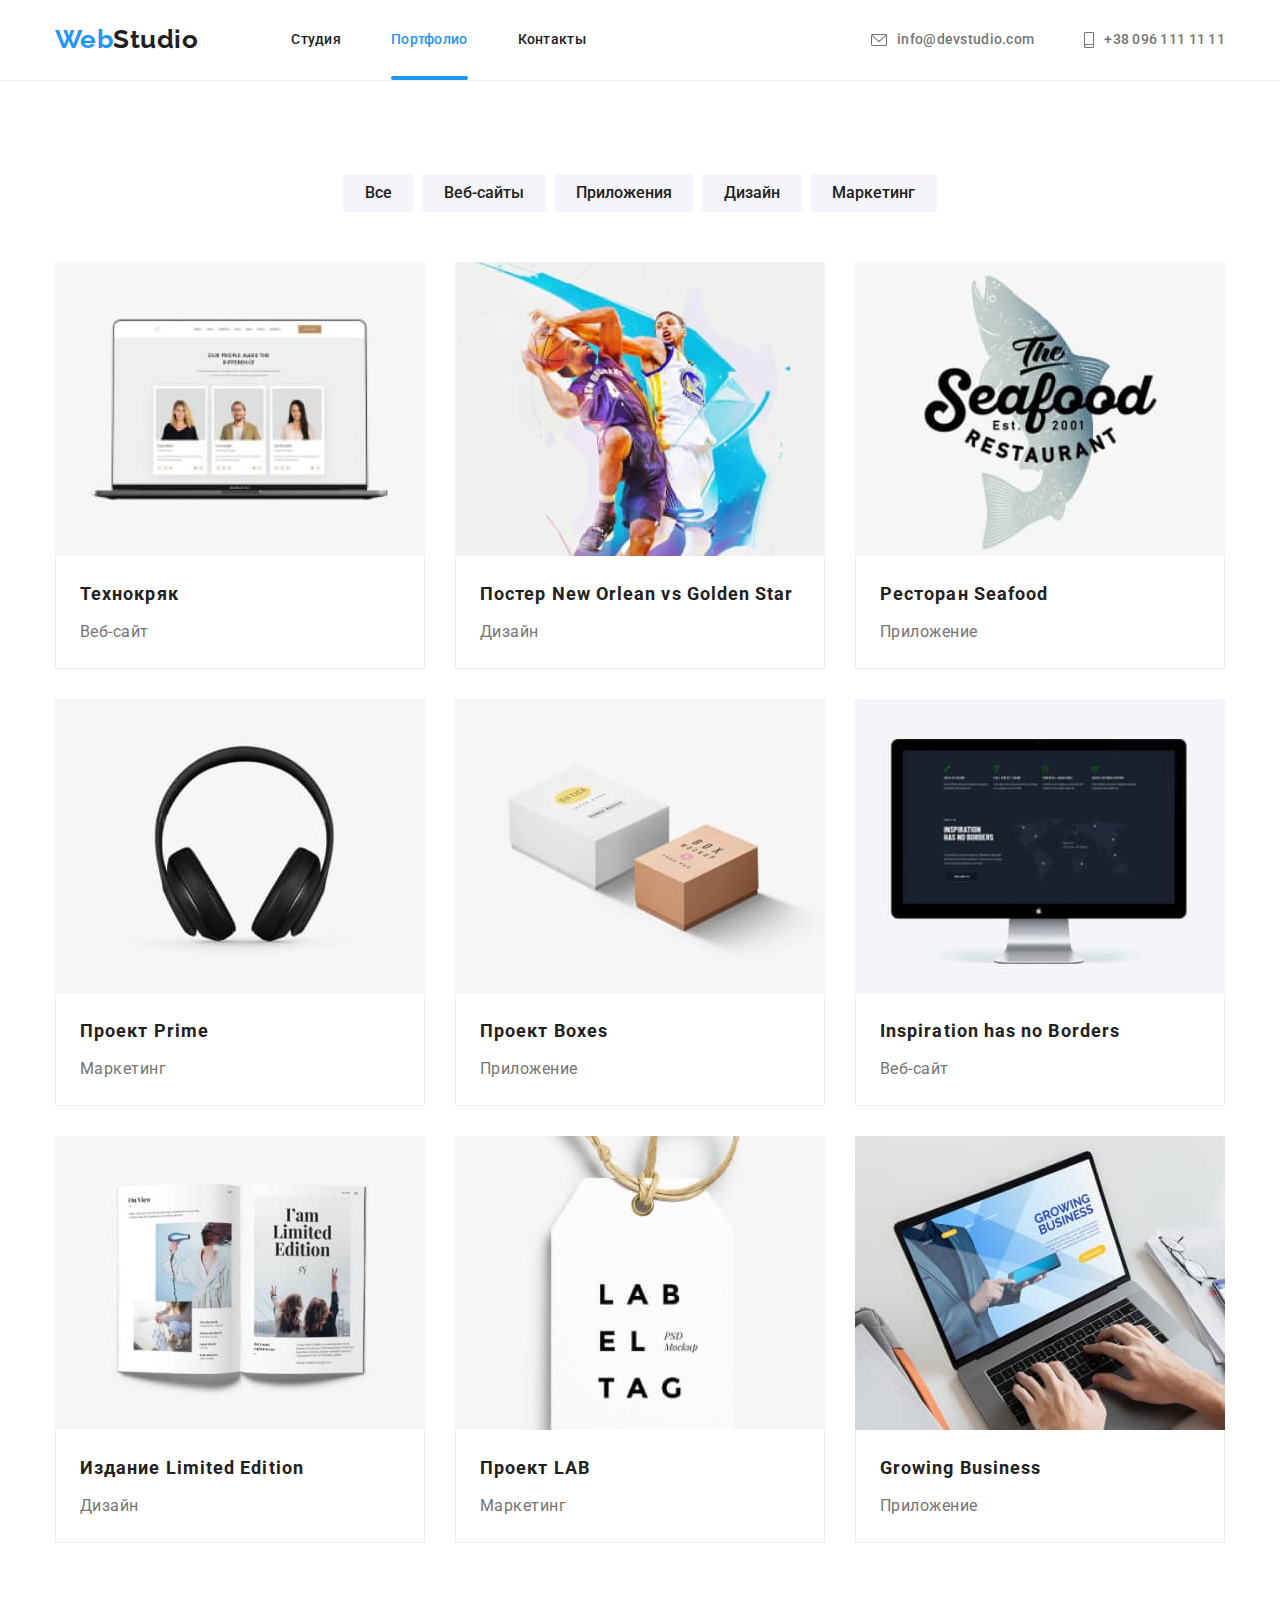
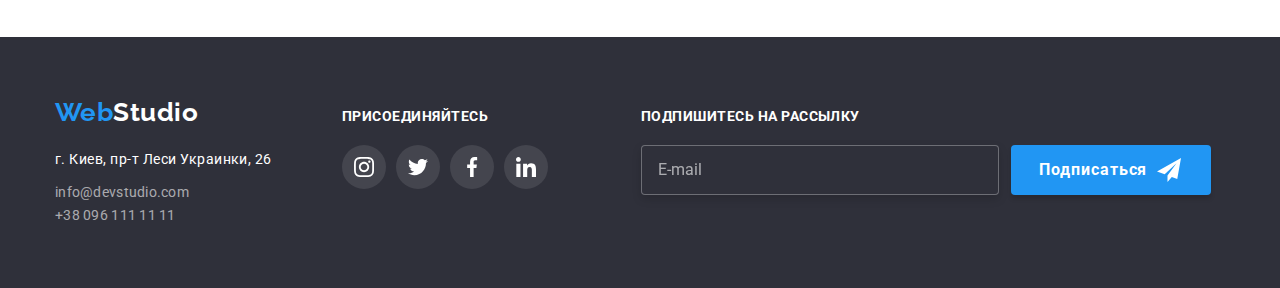
==== portfolio.html @ d0f52b03 "start sass" ====
<!DOCTYPE html>
<html lang="ru">
  <head>
    <meta charset="UTF-8" />
    <meta name="viewport" content="width=device-width, initial-scale=1.0" />
    <title>WebStudio</title>

    <link
      href="https://fonts.googleapis.com/css2?family=Raleway:wght@700&family=Roboto:wght@400;500;700;900&display=swap"
      rel="stylesheet"
    />
    <link rel="stylesheet" href="./css/normalize.css" />
    <link rel="stylesheet" href="./css/styles.css" />
  </head>
  <body class="page">
    <header class="header">
      <div class="container head">
        <nav class="site-nav">
          <a href="./index.html" class="logo"
            ><span class="logoblue">Web</span>Studio</a
          >
          <ul class="site-nav list">
            <li class="site-nav item">
              <a href="./index.html" class="link nav">Студия</a>
            </li>
            <li class="site-nav item">
              <a href="./portfolio.html" class="link nav current">Портфолио</a>
            </li>
            <li class="site-nav item">
              <a href="#contacts" class="link nav">Контакты</a>
            </li>
          </ul>
        </nav>
        <ul class="site-nav list">
          <li class="site-nav item">
            <a href="mailto:info@devstudio.com" class="link nav mail">
              <svg class="envelope-icon">
                <use href="./img/sprite.svg#envelope"></use>
              </svg>
              info@devstudio.com
            </a>
          </li>
          <li class="site-nav item">
            <a href="tel:+380961111111" class="link nav phone">
              <svg class="smartphone-icon">
                <use href="./img/sprite.svg#smartphone"></use>
              </svg>
              +38 096 111 11 11
            </a>
          </li>
        </ul>
      </div>
    </header>

    <main>
      <section class="portfolio-section">
        <div class="container">
          <h1 class="section-title no-title">Портфолио</h1>

          <ul class="portfolio-nav list">
            <li class="portfolio-but-item">
              <button type="button" class="portfolio-nav button">Все</button>
            </li>
            <li class="portfolio-but-item">
              <button type="button" class="portfolio-nav button">
                Веб-сайты
              </button>
            </li>
            <li class="portfolio-but-item">
              <button type="button" class="portfolio-nav button">
                Приложения
              </button>
            </li>
            <li class="portfolio-but-item">
              <button type="button" class="portfolio-nav button">Дизайн</button>
            </li>
            <li class="portfolio-but-item">
              <button type="button" class="portfolio-nav button">
                Маркетинг
              </button>
            </li>
          </ul>
          <ul class="portfolio list">
            <li class="portfolio item">
              <a href="" class="portfolio-link">
                <div class="text-hidden">
                  <img
                    src="./img/technocrack.jpg"
                    alt="Пример интерфейса сайта"
                    class="portfolio-img"
                  />
                  <div class="portfolio-text-position">
                    <p class="text-comment">
                      Технокряк это современная площадка распространения
                      коронавируса. Компании используют эту платформу для
                      цифрового шпионажа и атак на защищённые сервера
                      конкурентов.
                    </p>
                  </div>
                </div>
                <div class="card-text block">
                  <h2 class="card-title">Технокряк</h2>
                  <p class="card-text">Веб-сайт</p>
                </div>
              </a>
            </li>
            <li class="portfolio item">
              <a href="" class="portfolio-link">
                <div class="text-hidden">
                  <img
                    src="./img/poster.jpg"
                    alt="Постер"
                    class="portfolio-img"
                  />
                  <div class="portfolio-text-position">
                    <p class="text-comment">
                      Технокряк это современная площадка распространения
                      коронавируса. Компании используют эту платформу для
                      цифрового шпионажа и атак на защищённые сервера
                      конкурентов.
                    </p>
                  </div>
                </div>
                <div class="card-text block">
                  <h2 class="card-title">Постер New Orlean vs Golden Star</h2>
                  <p class="card-text">Дизайн</p>
                </div>
              </a>
            </li>
            <li class="portfolio item">
              <a href="" class="portfolio-link">
                <div class="text-hidden">
                  <img
                    src="./img/restaurant.jpg"
                    alt="Лого ресторана"
                    class="portfolio-img"
                  />
                  <div class="portfolio-text-position">
                    <p class="text-comment">
                      Технокряк это современная площадка распространения
                      коронавируса. Компании используют эту платформу для
                      цифрового шпионажа и атак на защищённые сервера
                      конкурентов.
                    </p>
                  </div>
                </div>
                <div class="card-text block">
                  <h2 class="card-title">Ресторан Seafood</h2>
                  <p class="card-text">Приложение</p>
                </div>
              </a>
            </li>
            <li class="portfolio item">
              <a href="" class="portfolio-link">
                <div class="text-hidden">
                  <img
                    src="./img/headphones.jpg"
                    alt="Наушники"
                    class="portfolio-img"
                  />
                  <div class="portfolio-text-position">
                    <p class="text-comment">
                      Технокряк это современная площадка распространения
                      коронавируса. Компании используют эту платформу для
                      цифрового шпионажа и атак на защищённые сервера
                      конкурентов.
                    </p>
                  </div>
                </div>
                <div class="card-text block">
                  <h2 class="card-title">Проект Prime</h2>
                  <p class="card-text">Маркетинг</p>
                </div>
              </a>
            </li>
            <li class="portfolio item">
              <a href="" class="portfolio-link">
                <div class="text-hidden">
                  <img
                    src="./img/boxes.jpg"
                    class="portfolio-img"
                    alt="Коробки"
                  />
                  <div class="portfolio-text-position">
                    <p class="text-comment">
                      Технокряк это современная площадка распространения
                      коронавируса. Компании используют эту платформу для
                      цифрового шпионажа и атак на защищённые сервера
                      конкурентов.
                    </p>
                  </div>
                </div>
                <div class="card-text block">
                  <h2 class="card-title">Проект Boxes</h2>
                  <p class="card-text">Приложение</p>
                </div>
              </a>
            </li>
            <li class="portfolio item">
              <a href="" class="portfolio-link">
                <div class="text-hidden">
                  <img
                    src="./img/inspiration.jpg"
                    alt="Вдохновение"
                    class="portfolio-img"
                  />
                  <div class="portfolio-text-position">
                    <p class="text-comment">
                      Технокряк это современная площадка распространения
                      коронавируса. Компании используют эту платформу для
                      цифрового шпионажа и атак на защищённые сервера
                      конкурентов.
                    </p>
                  </div>
                </div>
                <div class="card-text block">
                  <h2 class="card-title">Inspiration has no Borders</h2>
                  <p class="card-text">Веб-сайт</p>
                </div>
              </a>
            </li>
            <li class="portfolio item">
              <a href="" class="portfolio-link">
                <div class="text-hidden">
                  <img
                    src="./img/magazine.jpg"
                    alt="Открытый журнал"
                    class="portfolio-img"
                  />
                  <div class="portfolio-text-position">
                    <p class="text-comment">
                      Технокряк это современная площадка распространения
                      коронавируса. Компании используют эту платформу для
                      цифрового шпионажа и атак на защищённые сервера
                      конкурентов.
                    </p>
                  </div>
                </div>
                <div class="card-text block">
                  <h2 class="card-title">Издание Limited Edition</h2>
                  <p class="card-text">Дизайн</p>
                </div>
              </a>
            </li>
            <li class="portfolio item">
              <a href="" class="portfolio-link">
                <div class="text-hidden">
                  <img
                    src="./img/label.jpg"
                    alt="Ярлык"
                    class="portfolio-img"
                  />
                  <div class="portfolio-text-position">
                    <p class="text-comment">
                      Технокряк это современная площадка распространения
                      коронавируса. Компании используют эту платформу для
                      цифрового шпионажа и атак на защищённые сервера
                      конкурентов.
                    </p>
                  </div>
                </div>
                <div class="card-text block">
                  <h2 class="card-title">Проект LAB</h2>
                  <p class="card-text">Маркетинг</p>
                </div>
              </a>
            </li>
            <li class="portfolio item">
              <a href="" class="portfolio-link">
                <div class="text-hidden">
                  <img
                    src="./img/businessapp.jpg"
                    alt="Интерфейс приложения"
                    class="portfolio-img"
                  />
                  <div class="portfolio-text-position">
                    <p class="text-comment">
                      Технокряк это современная площадка распространения
                      коронавируса. Компании используют эту платформу для
                      цифрового шпионажа и атак на защищённые сервера
                      конкурентов.
                    </p>
                  </div>
                </div>
                <div class="card-text block">
                  <h2 class="card-title">Growing Business</h2>
                  <p class="card-text">Приложение</p>
                </div>
              </a>
            </li>
          </ul>
        </div>
      </section>
    </main>

    <footer>
      <div class="container footer">
        <div class="contacts-footer" id="contacts">
          <a href="./index.html" class="logo footerlogo"
            ><span class="logoblue">Web</span>Studio</a
          >
          <address class="address">
            <p class="address-text">г. Киев, пр-т Леси Украинки, 26</p>
            <ul class="list">
              <li>
                <a href="mailto:info@devstudio.com" class="link footer-link"
                  >info@devstudio.com</a
                >
              </li>
              <li>
                <a href="tel:+380961111111" class="link footer-link"
                  >+38 096 111 11 11</a
                >
              </li>
            </ul>
          </address>
        </div>

        <div class="join-footer">
          <p class="join-text">присоединяйтесь</p>
          <ul class="social list">
            <li class="social-item">
              <a href="" class="icon-social">
                <svg class="social-icon-svg">
                  <use href="./img/sprite.svg#instagram"></use>
                </svg>
              </a>
            </li>
            <li class="social-item">
              <a href="" class="icon-social">
                <svg class="social-icon-svg">
                  <use href="./img/sprite.svg#twitter"></use>
                </svg>
              </a>
            </li>
            <li class="social-item">
              <a href="" class="icon-social">
                <svg class="social-icon-svg">
                  <use href="./img/sprite.svg#facebook"></use>
                </svg>
              </a>
            </li>
            <li class="social-item">
              <a href="" class="icon-social">
                <svg class="social-icon-svg">
                  <use href="./img/sprite.svg#linkedin"></use>
                </svg>
              </a>
            </li>
          </ul>
        </div>
        <div class="subscribe-footer">
          <p class="join-text">Подпишитесь на рассылку</p>
          <div class="subscribe-form">
            <input
              type="email"
              name="email-sub"
              id="email-sub"
              placeholder="E-mail"
              autocomplete="email"
            />
            <button type="submit" class="button">
              Подписаться
              <svg class="subscribe-icon-svg">
                <use href="./img/sprite.svg#icon-send"></use>
              </svg>
            </button>
          </div>
        </div>
      </div>
    </footer>
  </body>
</html>
---- css/styles.css ----
:root {
  --primary-text-color: #757575;
  --title-text-color: #212121;
  --accent-color: #2196f3;
  --white-color: #ffffff;
  --button-background: #f5f4fa;
  --footer-link-color: rgba(255, 255, 255, 0.6);
  --secondary-background: #2f303a;
  --grey-background: #f5f4fa;
  --icon-grey: #afb1b8;
}

*,
::after,
::before {
  box-sizing: border-box;
}

h1,
h2,
h3,
h4,
h5,
h6,
p {
  margin-top: 0;
  margin-bottom: 0;
}

main {
  position: relative;
}

img {
  display: block;
  max-width: 100%;
  height: auto;
}

.container.head {
  display: flex;
  justify-content: space-between;
}

.container {
  margin-left: auto;
  margin-right: auto;
  width: 1200px;
  padding-left: 15px;
  padding-right: 15px;
}

.list {
  margin: 0;
  padding: 0;
  list-style: none;
}

.header {
  position: fixed;
  width: 100%;
  min-height: 80px;
  top: 0;
  left: 0;
  z-index: 1;

  background-color: var(--white-color);
  border-bottom: 1px solid #ececec;
}

.page {
  color: var(--primary-text-color);
  background-color: var(--white-color);
  padding-top: 80px;
  font-family: Roboto, sans-serif;
  letter-spacing: 0.03em;
}
.logo {
  color: var(--title-text-color);

  font-family: Raleway;
  font-weight: bold;
  font-size: 26px;
  line-height: 1.2;
  text-decoration: none;
}
.logoblue {
  color: var(--accent-color);
}

/* Site nav */

.site-nav {
  display: flex;
  align-items: center;
}

.site-nav.list {
  margin-left: 93px;
}

.link {
  color: var(--title-text-color);

  font-weight: 500;
  font-size: 14px;
  line-height: 1.14;
  letter-spacing: 0.02em;
  text-decoration: none;
}

.link.nav {
  display: block;
  padding-top: 32px;
  padding-bottom: 32px;
}

.link.mail {
  color: var(--primary-text-color);
  display: inline-flex;
  align-items: center;
}

.envelope-icon {
  fill: currentColor;
  width: 16px;
  height: 12px;
  margin-right: 10px;
  background-size: contain;
  background-repeat: no-repeat;
  background-position: center;
}

.link.phone {
  color: var(--primary-text-color);
  display: inline-flex;
  align-items: center;
}

.smartphone-icon {
  fill: currentColor;
  width: 10px;
  height: 16px;
  margin-right: 10px;
  background-size: contain;
  background-repeat: no-repeat;
  background-position: center;
}

.link:hover,
.link:focus {
  color: var(--accent-color);
}
.link.current {
  position: relative;
  color: var(--accent-color);
}

.link.current::after {
  position: absolute;
  content: "";
  width: 100%;
  height: 4px;
  bottom: 0px;
  left: 0px;

  background: var(--accent-color);
  border-radius: 2px;
}

.site-nav .item {
  margin-right: 50px;
}

.site-nav .item:last-child {
  margin-right: 0;
}

.hero {
  display: flex;
  flex-direction: column;
  justify-content: center;
  align-items: center;
  max-width: 1600px;
  height: 600px;
  margin-left: auto;
  margin-right: auto;
  text-align: center;
  background-color: #c4c4c4;
  background-image: linear-gradient(
      rgba(47, 48, 58, 0.4) 0%,
      rgba(47, 48, 58, 0.4) 100%
    ),
    url(../img/hero-background.jpg);
  background-repeat: no-repeat;
  background-position: center;
  background-size: cover;
}

.hero-title {
  margin-top: 0;
  margin-bottom: 30px;
  margin-left: auto;
  margin-right: auto;
  width: 696px;
  color: var(--white-color);

  font-weight: 900;
  font-size: 44px;
  line-height: 1.36;
  letter-spacing: 0.06em;
  text-transform: uppercase;
}

.backdrop {
  position: fixed;
  top: 0;
  left: 0;
  width: 100%;
  height: 100%;
  background-color: rgba(0, 0, 0, 0.2);
  z-index: 2;
}

.backdrop.is-hidden {
  opacity: 0;
  pointer-events: none;
}

.modal {
  position: absolute;
  display: flex;
  flex-direction: column;

  top: 50%;
  left: 50%;
  transform: translate(-50%, -50%);
  min-width: 528px;
  min-height: 581px;
  background-color: var(--white-color);
  padding: 40px;

  box-shadow: 0px 1px 3px rgba(0, 0, 0, 0.12), 0px 1px 1px rgba(0, 0, 0, 0.14),
    0px 2px 1px rgba(0, 0, 0, 0.2);
  border-radius: 4px;
}

.button-close {
  position: absolute;

  display: flex;
  justify-content: center;
  align-items: center;

  right: 8px;
  top: 8px;
  color: #000000;
  background-color: var(--white-color);
  border-radius: 50%;

  width: 30px;
  height: 30px;
  border: 1px solid rgba(0, 0, 0, 0.1);
  cursor: pointer;
}

.icon-close {
  width: 11px;
  height: 11px;
  fill: currentColor;
  transform: rotate(-180deg);
  transition: fill 250ms cubic-bezier(0.4, 0, 0.2, 1),
    transform 250ms cubic-bezier(0.4, 0, 0.2, 1);
}

.button-close:hover .icon-close,
.button-close:focus .icon-close {
  fill: var(--accent-color);
  transform: rotate(180deg);
  transition: fill 250ms cubic-bezier(0.4, 0, 0.2, 1),
    transform 250ms cubic-bezier(0.4, 0, 0.2, 1);
}

.section {
  padding-top: 94px;
  padding-bottom: 94px;
  color: var(--primary-text-color);

  font-size: 14px;
  line-height: 1.7;
}

.section-title {
  margin-top: 0;
  margin-bottom: 50px;
  color: var(--title-text-color);

  font-weight: 700;
  font-size: 36px;
  line-height: 1.7;

  text-align: center;
}

.section-title.no-title {
  margin-bottom: 0;
  font-size: 0;
}

.section.feature {
  padding-bottom: 0;
}

.feature.list {
  display: flex;
  justify-content: center;
}
.feature-title {
  margin-bottom: 10px;
  color: var(--title-text-color);

  font-weight: 700;
  font-size: 14px;
  line-height: 1.14;
  text-transform: uppercase;
}
.feature.item {
  margin-right: 30px;
  width: calc((100% - 90px) / 4);
}

.feature.item:last-child {
  margin-right: 0;
}
.feature-icon-block {
  display: block;
  margin-bottom: 30px;
  padding: 25px 100px;
  background-color: var(--button-background);
}

.feature-icon {
  width: 70px;
  height: 70px;
}

.feature-text {
  font-size: 14px;
  line-height: 1.7;
}

.we-do.list {
  display: flex;
  justify-content: center;
}

.we-do.item {
  width: calc((100% - 60px) / 3);
  margin-right: 30px;
}
.we-do.item:last-child {
  margin-right: 0;
}

.we-do-img {
  display: block;
  width: 100%;
}

.we-do-title {
  position: relative;
}

.we-do-label {
  display: flex;
  justify-content: center;
  align-items: center;
  position: absolute;
  width: 100%;
  height: 70px;
  bottom: 0;
  right: 0;
  background-color: rgba(47, 48, 58, 0.8);
}

.we-do-text {
  color: var(--white-color);
  font-weight: 700;
  font-size: 14px;
  line-height: 1.14;
  text-transform: uppercase;
}

.section.team {
  background-color: var(--grey-background);
}

.team.list {
  display: flex;
  justify-content: center;
}

.team.item {
  width: calc((100% - 60px) / 3);
  border-radius: 4px;
  box-shadow: 0px 1px 3px rgba(0, 0, 0, 0.12), 0px 1px 1px rgba(0, 0, 0, 0.14),
    0px 2px 1px rgba(0, 0, 0, 0.2);
  margin-right: 30px;
  background-color: var(--white-color);
}

.team.item:last-child {
  margin-right: 0;
}

.team-content {
  padding-top: 30px;
  padding-bottom: 30px;
  padding-left: 30px;
  padding-right: 30px;
}

.team-title {
  margin-bottom: 10px;
  color: var(--title-text-color);
  text-align: center;

  font-weight: 500;
  font-size: 16px;
  line-height: 1.19;
}
.team-img {
  display: block;
  width: 100%;
}

.team-text {
  margin-bottom: 16px;
  font-size: 16px;
  line-height: 1.19;
  text-align: center;
}

.social.list {
  display: flex;
  justify-content: center;
  height: 44px;
}

.icon-social {
  display: flex;
  justify-content: center;
  align-items: center;
  width: 44px;
  height: 44px;
  color: var(--icon-grey);
  background-color: var(--white-color);
  border-radius: 50%;
}

.social-icon-svg {
  width: 20px;
  height: 20px;
  fill: currentColor;
}

.icon-social:hover,
.icon-social:focus {
  background-color: var(--accent-color);
  color: var(--white-color);
}

.social-item {
  margin-right: 10px;
}
.social-item:last-child {
  margin-right: 0;
}

.card-title {
  padding-bottom: 4px;
  color: var(--title-text-color);
  font-weight: 700;
  font-size: 18px;
  line-height: 2;
  letter-spacing: 0.06em;
}

.card-text {
  font-size: 16px;
  line-height: 2;
  color: var(--primary-text-color);
  text-decoration: none;
}

.button {
  display: inline-block;
  border-radius: 4px;

  background-color: var(--accent-color);
  color: var(--white-color);

  font-family: inherit;
  text-decoration: none;
  text-align: center;
}

.hero > .button {
  display: flex;
  align-items: center;
  min-width: 200px;
  min-height: 50px;
  padding: 10px 32px;
  border: 0;

  font-weight: 700;
  font-size: 16px;
  line-height: 1.9;

  letter-spacing: 0.06em;
  box-shadow: 0px 4px 4px rgba(0, 0, 0, 0.15);
}
.hero > .button:hover {
  background: #188ce8;
  cursor: pointer;
}

.clients.list {
  display: flex;
  justify-content: center;
}

.clients.item {
  width: calc((100% - 5 * 30px) / 6);
  margin-right: 30px;
}
.clients.item:last-child {
  margin-right: 0;
}
.clients-link {
  min-width: 170px;
  width: 100%;
  height: 90px;
  display: flex;
  justify-content: center;
  align-items: center;
  border: 1px solid;
  border-color: var(--icon-grey);
  color: var(--icon-grey);
  box-sizing: border-box;
  border-radius: 4px;
}

.clients-link:hover {
  border-color: var(--accent-color);
  color: var(--accent-color);
}

.clients-icon {
  fill: currentColor;
}

.clients.section-title {
  margin-bottom: 50px;
}

.client-img {
  width: 170px;
  height: 90px;
}
.checkbox-label {
  display: flex;
  align-items: center;
}

.checkbox {
  position: absolute;
  width: 1px;
  height: 1px;
  margin: -1px;
  border: 0;
  padding: 0;
  clip: rect(0 0 0 0);
  overflow: hidden;
}

.icon-check {
  display: inline-block;
  width: 16px;
  height: 15px;
  margin-right: 7px;
  border: 2px solid var(--title-text-color);
  border-radius: 3px;
  transition: border-color 250ms cubic-bezier(0.4, 0, 0.2, 1);
}

.checkbox:hover + .icon-check {
  border-color: var(--accent-color);
}

.checkbox:checked + .icon-check {
  width: 16px;
  height: 15px;
  background-image: url("../img/check.svg");
  border-color: var(--accent-color);
  background-color: var(--accent-color);
  background-origin: border-box;
  background-repeat: no-repeat;
  background-size: contain;
  background-position: center;
}

.portfolio-section {
  padding-top: 94px;
  padding-bottom: 94px;
}

.portfolio-nav.list {
  display: flex;
  justify-content: center;
  margin-bottom: 50px;
}

.portfolio-nav.button {
  padding: 6px 22px;
  border-radius: 4px;
  border: 0;
  background-color: var(--button-background);
  color: var(--title-text-color);

  font-weight: 500;
  font-size: 16px;
  line-height: 1.6;
}

.portfolio-nav.button:hover,
.portfolio-nav.button:focus {
  background-color: var(--accent-color);
  color: var(--white-color);
  cursor: pointer;
}

.portfolio-but-item {
  margin-right: 8px;
}

.portfolio-but-item:last-child {
  margin-right: 0;
}

.portfolio.list {
  display: flex;
  flex-wrap: wrap;
}

.portfolio.item {
  width: calc((100% - 60px) / 3);
  margin-right: 30px;
  margin-bottom: 30px;
}

.card-text.block {
  border-left: 1px;
  border-right: 1px;
  border-bottom: 1px;
  border-left-style: solid;
  border-right-style: solid;
  border-bottom-style: solid;
  border-color: #eeeeee;

  padding-left: 24px;
  padding-right: 24px;
  padding-top: 20px;
  padding-bottom: 20px;
}

.portfolio.item:nth-child(3n) {
  margin-right: 0;
  margin-bottom: 30px;
}

.portfolio.item:nth-last-child(-n + 3) {
  margin-bottom: 0;
}

.portfolio-img {
  display: block;
  width: 100%;
}

.portfolio.item:hover {
  box-shadow: 0px 1px 1px rgba(0, 0, 0, 0.12), 0px 4px 4px rgba(0, 0, 0, 0.06),
    1px 4px 6px rgba(0, 0, 0, 0.16);
}

.text-hidden {
  position: relative;
  overflow: hidden;
}

.portfolio-link {
  width: 370px;
  text-decoration: none;
}

.portfolio-text-position {
  position: absolute;
  top: 0;
  left: 0;
  padding: 63px 24px;

  width: 100%;
  height: 100%;
  bottom: 0;
  right: 0;
  opacity: 0;
  background-color: rgba(33, 150, 243, 0.9);
  transition: 250ms cubic-bezier(0.4, 0, 0.2, 1);
  transform: translateY(100%);
}

.text-comment {
  color: var(--white-color);
  font-size: 18px;
  line-height: 1.56;
}

.portfolio-link:hover .portfolio-text-position,
.portfolio-link:focus .portfolio-text-position {
  opacity: 1;
  transform: translateY(0%);
}

footer {
  padding-top: 60px;
  padding-bottom: 60px;
  background-color: #2f303a;
}

.address {
  color: var(--white-color);

  font-style: normal;
  font-size: 14px;
  line-height: 1.7;
}
.address-text {
  display: inline-block;
  margin-bottom: 9px;
}

.footer-contact-list {
  margin-bottom: 9px;
}

.footer-contact-list:last-child {
  margin-bottom: 0;
}

.footer-link {
  display: inline-block;
  color: var(--footer-link-color);

  font-weight: 400;
}

.logo.footerlogo {
  display: inline-block;
  margin-bottom: 20px;
  color: var(--white-color);
}

.container.footer {
  display: flex;
  align-items: baseline;
}

.contacts-footer {
  margin-right: 70px;
}

.join-footer {
  margin-right: 93px;
}

.join-text {
  font-weight: 700;
  font-size: 14px;
  line-height: 1.14;
  text-transform: uppercase;
  color: var(--white-color);
  margin-bottom: 20px;
}

footer .social.list {
  display: flex;
}

footer .icon-social {
  display: flex;
  justify-content: center;
  align-items: center;
  width: 44px;
  height: 44px;
  background-color: rgba(255, 255, 255, 0.1);
  border-radius: 50%;
}

footer .icon-social:hover,
.icon-social:focus {
  background-color: var(--accent-color);
}

footer .social-icon-svg {
  width: 20px;
  height: 20px;
  fill: var(--white-color);
}

.icon {
  width: 50px;
  height: 50px;
  margin: 0.5em;
}

.subscribe-form {
  display: flex;
  flex-direction: row;
}

.subscribe-form input {
  width: 358px;
  margin: 0;
  margin-right: 12px;
  padding: 15px 16px;
  border: 1px solid rgba(255, 255, 255, 0.3);
  filter: drop-shadow(0px 4px 4px rgba(0, 0, 0, 0.15));
  color: rgba(255, 255, 255, 0.6);
  background-color: var(--secondary-background);
  border-radius: 4px;
}
.subscribe-form input::placeholder {
  font-size: 16px;
  line-height: 1.25;

  color: rgba(255, 255, 255, 0.6);
}

.subscribe-form .button {
  display: flex;
  align-items: center;

  min-width: 200px;
  min-height: 50px;
  padding: 10px 28px;
  border: 0;

  text-align: left;
  font-weight: 700;
  font-size: 16px;
  line-height: 1.9;

  letter-spacing: 0.06em;
  box-shadow: 0px 4px 4px rgba(0, 0, 0, 0.15);
}
.subscribe-form .button:hover,
.subscribe-form .button:focus {
  background: #188ce8;
  cursor: pointer;
}

.subscribe-icon-svg {
  margin-left: 10px;
  width: 24px;
  height: 24px;
  fill: var(--white-color);

  background-size: contain;
  background-repeat: no-repeat;
  background-position: center;
}

.modal-title {
  margin-bottom: 12px;

  font-weight: 700;
  font-size: 20px;
  line-height: 1, 15;
  text-align: center;

  color: var(--title-text-color);
}

.form-field {
  position: relative;
  display: flex;
  flex-direction: column;
  margin-bottom: 10px;
}

.form-field label {
  margin-bottom: 4px;
}

.form-field input {
  margin: 0;
  padding: 11px 12px;
  padding-left: 42px;
  border: 1px solid rgba(33, 33, 33, 0.2);
  border-radius: 4px;
  outline-color: transparent;
  transition: outline-color 250ms cubic-bezier(0.4, 0, 0.2, 1);
}

.form-field textarea {
  height: 120px;
  margin: 0;
  padding: 12px 16px;

  border: 1px solid rgba(33, 33, 33, 0.2);
  border-radius: 4px;
  resize: none;
  outline-color: transparent;
  transition: outline-color 250ms cubic-bezier(0.4, 0, 0.2, 1);
}
.form-field textarea::placeholder {
  font-size: 12px;
  line-height: 1.17;
  letter-spacing: 0.01em;

  color: rgba(117, 117, 117, 0.5);
}

.icon-form-field {
  position: absolute;
  bottom: 11px;
  left: 12px;
  width: 18px;
  height: 18px;
  fill: var(--title-text-color);
  transition: fill 250ms cubic-bezier(0.4, 0, 0.2, 1);
}

.form-input:focus {
  outline-color: var(--accent-color);
}

.form-input:focus ~ .icon-form-field {
  fill: var(--accent-color);
}

.form-field textarea:focus {
  outline-color: var(--accent-color);
}

.foem {
  margin-bottom: 30px;
}

.form-field.comment {
  margin-bottom: 20px;
}

.form-field label {
  font-size: 12px;
  line-height: 1.17;

  letter-spacing: 0.01em;
}

.foem label {
  font-size: 14px;
  line-height: 1.71;
}

.foem a {
  color: var(--accent-color);
}

.modal .button {
  display: block;
  margin-left: auto;
  margin-right: auto;
  min-width: 200px;
  min-height: 50px;
  padding: 10px 32px;
  border: 0;

  font-weight: 700;
  font-size: 16px;
  line-height: 1.9;

  letter-spacing: 0.06em;
  box-shadow: 0px 4px 4px rgba(0, 0, 0, 0.15);
  background-color: var(--accent-color);
  transition: background-color 250ms cubic-bezier(0.4, 0, 0.2, 1);
}
.modal .button:hover,
.modal .button:focus {
  background: #188ce8;
  cursor: pointer;
}
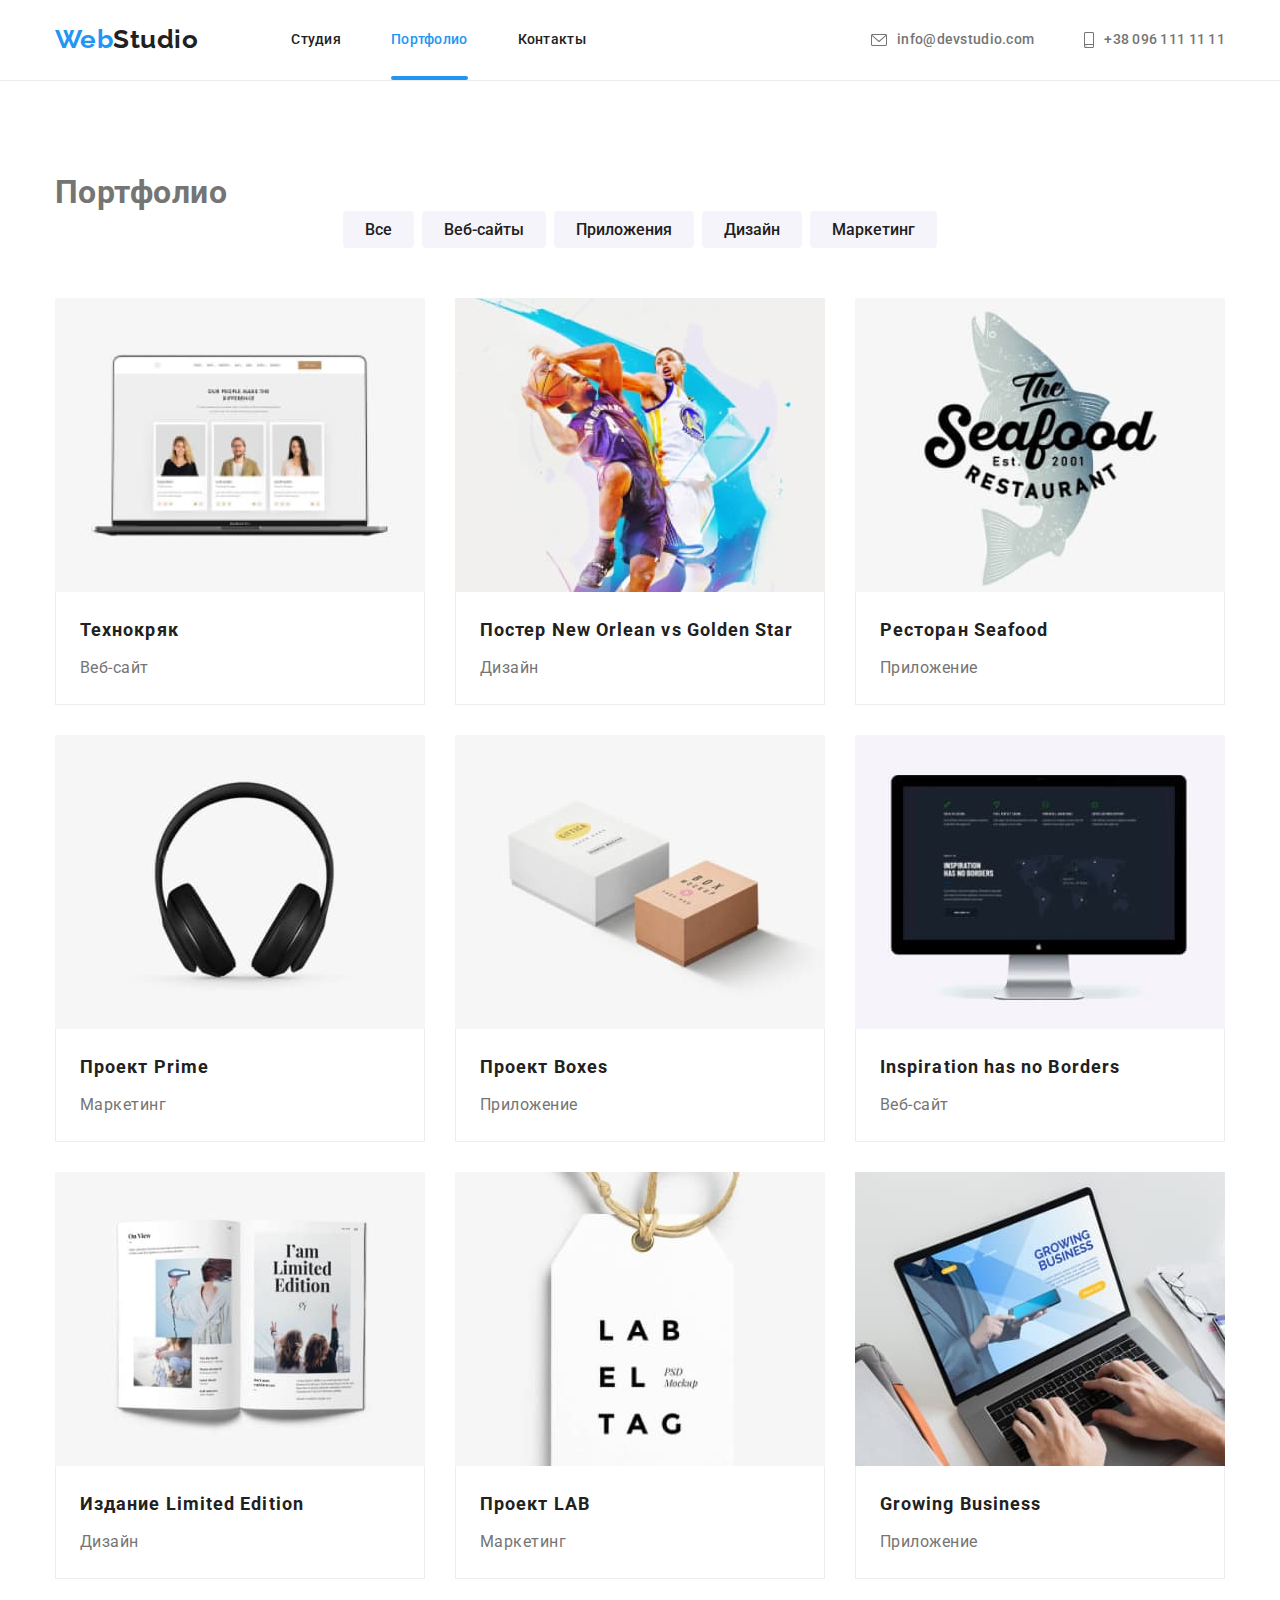
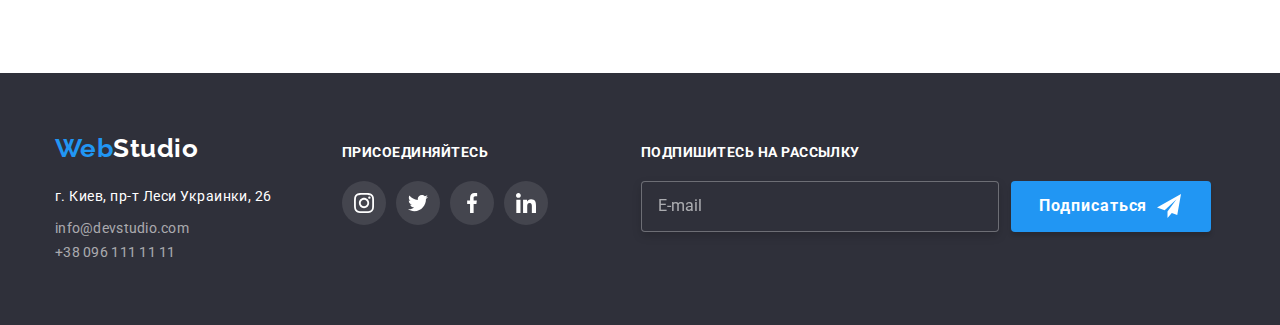
==== commit 1a3c4a51: "bem" ====
--- a/portfolio.html
+++ b/portfolio.html
@@ -15,34 +15,44 @@
   <body class="page">
     <header class="header">
       <div class="container head">
-        <nav class="site-nav">
+        <nav class="navigation">
           <a href="./index.html" class="logo"
-            ><span class="logoblue">Web</span>Studio</a
+            ><span class="logo--accent">Web</span>Studio</a
           >
-          <ul class="site-nav list">
-            <li class="site-nav item">
-              <a href="./index.html" class="link nav">Студия</a>
-            </li>
-            <li class="site-nav item">
-              <a href="./portfolio.html" class="link nav current">Портфолио</a>
-            </li>
-            <li class="site-nav item">
-              <a href="#contacts" class="link nav">Контакты</a>
+          <ul class="navigation navigation__list list">
+            <li class="navigation navigation__item">
+              <a href="./index.html" class="navigation__link link">Студия</a>
+            </li>
+            <li class="navigation navigation__item">
+              <a
+                href="./portfolio.html"
+                class="navigation__link link link--current"
+                >Портфолио</a
+              >
+            </li>
+            <li class="navigation navigation__item">
+              <a href="#contacts" class="navigation__link link">Контакты</a>
             </li>
           </ul>
         </nav>
-        <ul class="site-nav list">
-          <li class="site-nav item">
-            <a href="mailto:info@devstudio.com" class="link nav mail">
-              <svg class="envelope-icon">
+        <ul class="navigation navigation__list list">
+          <li class="navigation navigation__item">
+            <a
+              href="mailto:info@devstudio.com"
+              class="navigation__link link navigation__mail"
+            >
+              <svg class="navigation__mail--envelope">
                 <use href="./img/sprite.svg#envelope"></use>
               </svg>
               info@devstudio.com
             </a>
           </li>
-          <li class="site-nav item">
-            <a href="tel:+380961111111" class="link nav phone">
-              <svg class="smartphone-icon">
+          <li class="navigation navigation__item">
+            <a
+              href="tel:+380961111111"
+              class="navigation__link link navigation__phone"
+            >
+              <svg class="navigation__phone--smartphone">
                 <use href="./img/sprite.svg#smartphone"></use>
               </svg>
               +38 096 111 11 11
@@ -296,8 +306,8 @@
     <footer>
       <div class="container footer">
         <div class="contacts-footer" id="contacts">
-          <a href="./index.html" class="logo footerlogo"
-            ><span class="logoblue">Web</span>Studio</a
+          <a href="./index.html" class="logo footer__logo"
+            ><span class="logo--accent">Web</span>Studio</a
           >
           <address class="address">
             <p class="address-text">г. Киев, пр-т Леси Украинки, 26</p>
--- a/css/styles.css
+++ b/css/styles.css
@@ -84,18 +84,18 @@
   line-height: 1.2;
   text-decoration: none;
 }
-.logoblue {
+.logo--accent {
   color: var(--accent-color);
 }
 
 /* Site nav */
 
-.site-nav {
-  display: flex;
-  align-items: center;
-}
-
-.site-nav.list {
+.navigation {
+  display: flex;
+  align-items: center;
+}
+
+.navigation__list {
   margin-left: 93px;
 }
 
@@ -109,19 +109,19 @@
   text-decoration: none;
 }
 
-.link.nav {
+.navigation__link {
   display: block;
   padding-top: 32px;
   padding-bottom: 32px;
 }
 
-.link.mail {
+.navigation__mail {
   color: var(--primary-text-color);
   display: inline-flex;
   align-items: center;
 }
 
-.envelope-icon {
+.navigation__mail--envelope {
   fill: currentColor;
   width: 16px;
   height: 12px;
@@ -131,13 +131,13 @@
   background-position: center;
 }
 
-.link.phone {
+.navigation__phone {
   color: var(--primary-text-color);
   display: inline-flex;
   align-items: center;
 }
 
-.smartphone-icon {
+.navigation__phone--smartphone {
   fill: currentColor;
   width: 10px;
   height: 16px;
@@ -151,12 +151,12 @@
 .link:focus {
   color: var(--accent-color);
 }
-.link.current {
+.link--current {
   position: relative;
   color: var(--accent-color);
 }
 
-.link.current::after {
+.link--current::after {
   position: absolute;
   content: "";
   width: 100%;
@@ -168,11 +168,11 @@
   border-radius: 2px;
 }
 
-.site-nav .item {
+.navigation__item {
   margin-right: 50px;
 }
 
-.site-nav .item:last-child {
+.navigation__item:last-child {
   margin-right: 0;
 }
 
@@ -197,7 +197,7 @@
   background-size: cover;
 }
 
-.hero-title {
+.hero__title {
   margin-top: 0;
   margin-bottom: 30px;
   margin-left: auto;
@@ -245,7 +245,7 @@
   border-radius: 4px;
 }
 
-.button-close {
+.button__close {
   position: absolute;
 
   display: flex;
@@ -273,8 +273,8 @@
     transform 250ms cubic-bezier(0.4, 0, 0.2, 1);
 }
 
-.button-close:hover .icon-close,
-.button-close:focus .icon-close {
+.button__close:hover .icon-close,
+.button__close:focus .icon-close {
   fill: var(--accent-color);
   transform: rotate(180deg);
   transition: fill 250ms cubic-bezier(0.4, 0, 0.2, 1),
@@ -290,7 +290,7 @@
   line-height: 1.7;
 }
 
-.section-title {
+.section__title {
   margin-top: 0;
   margin-bottom: 50px;
   color: var(--title-text-color);
@@ -302,20 +302,20 @@
   text-align: center;
 }
 
-.section-title.no-title {
+.section__title--no-title {
   margin-bottom: 0;
   font-size: 0;
 }
 
-.section.feature {
+.feature__section {
   padding-bottom: 0;
 }
 
-.feature.list {
-  display: flex;
-  justify-content: center;
-}
-.feature-title {
+.feature__list {
+  display: flex;
+  justify-content: center;
+}
+.feature__block-title {
   margin-bottom: 10px;
   color: var(--title-text-color);
 
@@ -324,27 +324,27 @@
   line-height: 1.14;
   text-transform: uppercase;
 }
-.feature.item {
+.feature__item {
   margin-right: 30px;
   width: calc((100% - 90px) / 4);
 }
 
-.feature.item:last-child {
+.feature__item:last-child {
   margin-right: 0;
 }
-.feature-icon-block {
+.feature__icon-block {
   display: block;
   margin-bottom: 30px;
   padding: 25px 100px;
   background-color: var(--button-background);
 }
 
-.feature-icon {
+.feature__icon {
   width: 70px;
   height: 70px;
 }
 
-.feature-text {
+.feature__text {
   font-size: 14px;
   line-height: 1.7;
 }
@@ -505,7 +505,7 @@
   text-align: center;
 }
 
-.hero > .button {
+.hero__button {
   display: flex;
   align-items: center;
   min-width: 200px;
@@ -520,7 +520,7 @@
   letter-spacing: 0.06em;
   box-shadow: 0px 4px 4px rgba(0, 0, 0, 0.15);
 }
-.hero > .button:hover {
+.hero__button:hover {
   background: #188ce8;
   cursor: pointer;
 }
@@ -558,10 +558,6 @@
 
 .clients-icon {
   fill: currentColor;
-}
-
-.clients.section-title {
-  margin-bottom: 50px;
 }
 
 .client-img {
@@ -764,7 +760,7 @@
   font-weight: 400;
 }
 
-.logo.footerlogo {
+.footer__logo {
   display: inline-block;
   margin-bottom: 20px;
   color: var(--white-color);
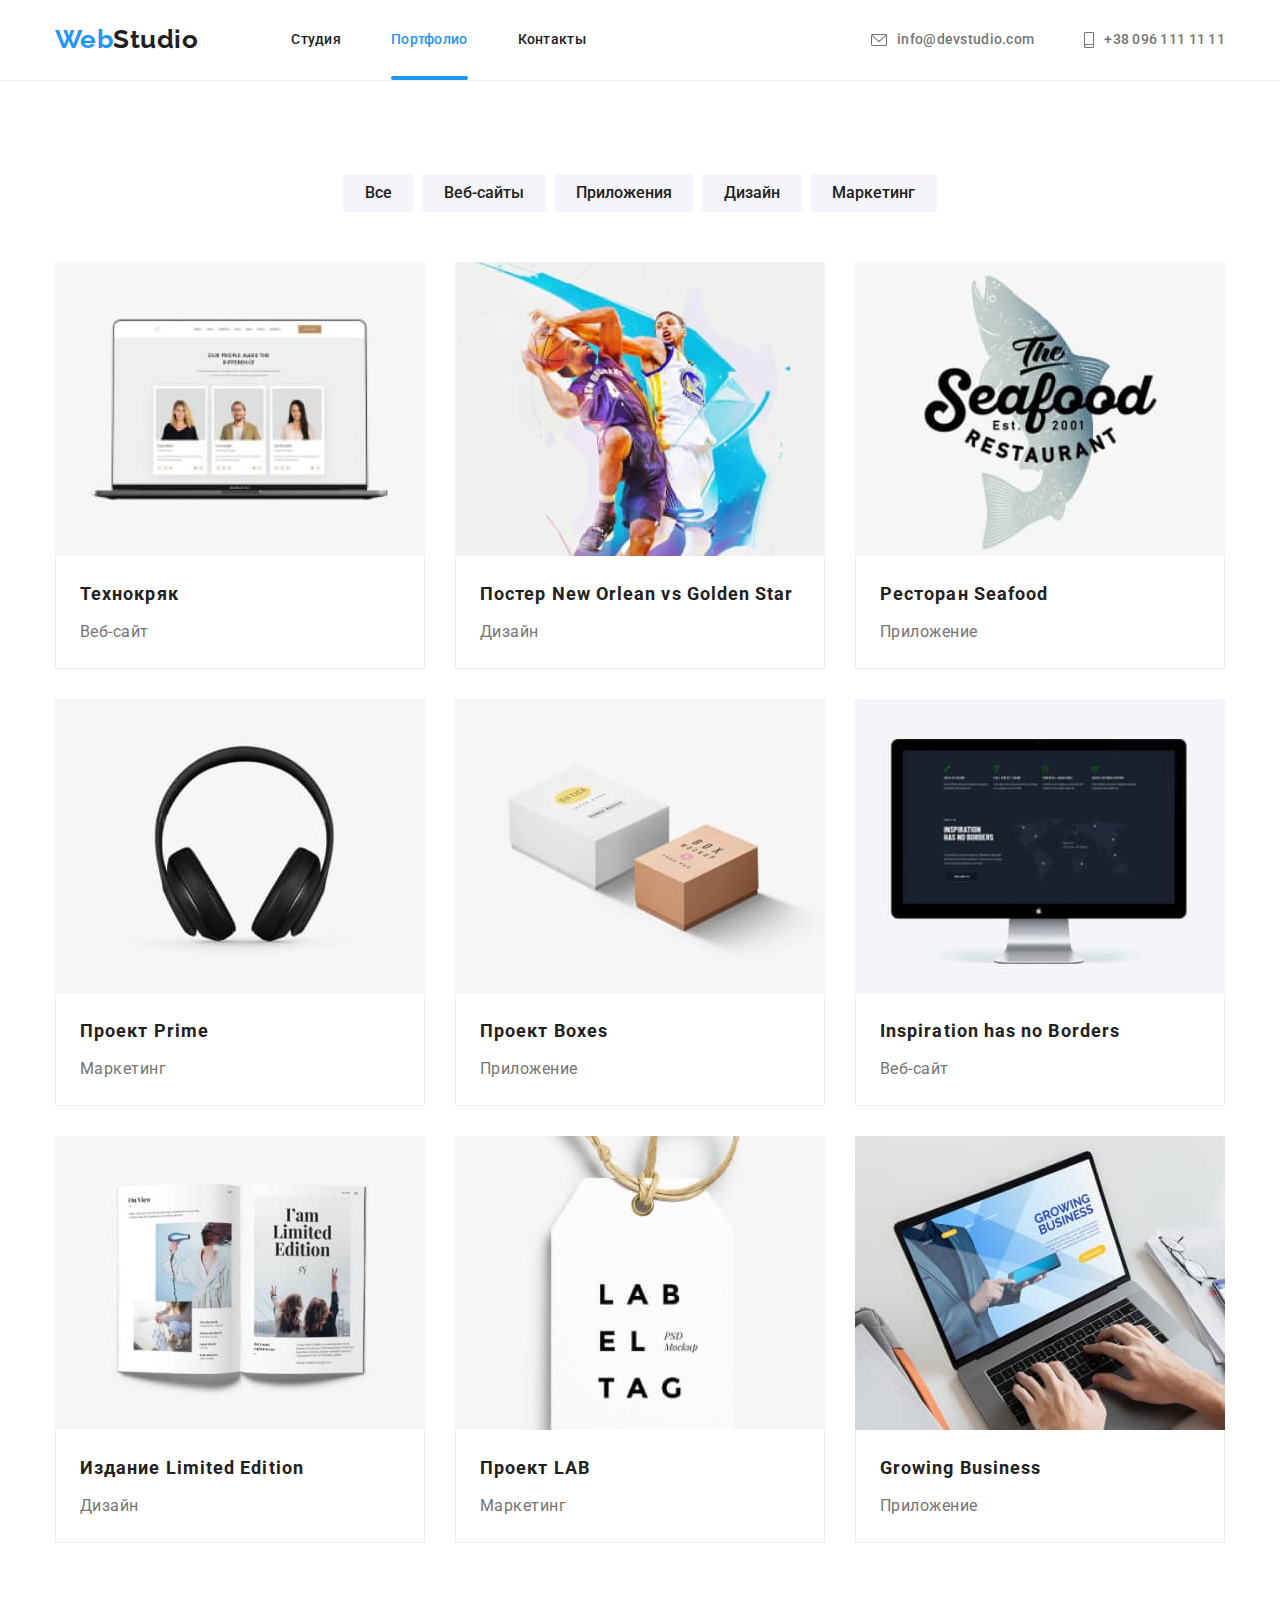
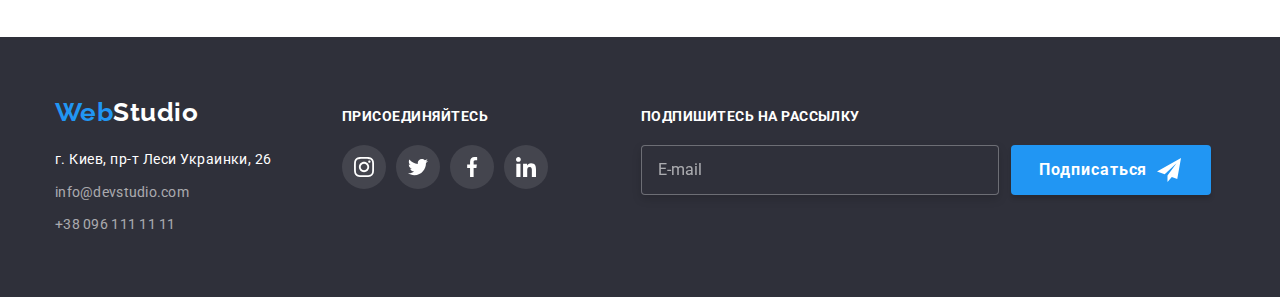
==== commit 1f33480d: "bem" ====
--- a/portfolio.html
+++ b/portfolio.html
@@ -14,7 +14,7 @@
   </head>
   <body class="page">
     <header class="header">
-      <div class="container head">
+      <div class="container container__header">
         <nav class="navigation">
           <a href="./index.html" class="logo"
             ><span class="logo--accent">Web</span>Studio</a
@@ -63,238 +63,209 @@
     </header>
 
     <main>
-      <section class="portfolio-section">
+      <section class="portfolio__section">
         <div class="container">
-          <h1 class="section-title no-title">Портфолио</h1>
-
-          <ul class="portfolio-nav list">
-            <li class="portfolio-but-item">
-              <button type="button" class="portfolio-nav button">Все</button>
-            </li>
-            <li class="portfolio-but-item">
-              <button type="button" class="portfolio-nav button">
+          <h1 class="section__title--no-title">Портфолио</h1>
+
+          <ul class="portfolio__nav-list list">
+            <li class="portfolio__but-item">
+              <button type="button" class="portfolio__button button">
+                Все
+              </button>
+            </li>
+            <li class="portfolio__but-item">
+              <button type="button" class="portfolio__button button">
                 Веб-сайты
               </button>
             </li>
-            <li class="portfolio-but-item">
-              <button type="button" class="portfolio-nav button">
+            <li class="portfolio__but-item">
+              <button type="button" class="portfolio__button button">
                 Приложения
               </button>
             </li>
-            <li class="portfolio-but-item">
-              <button type="button" class="portfolio-nav button">Дизайн</button>
-            </li>
-            <li class="portfolio-but-item">
-              <button type="button" class="portfolio-nav button">
+            <li class="portfolio__but-item">
+              <button type="button" class="portfolio__button button">
+                Дизайн
+              </button>
+            </li>
+            <li class="portfolio__but-item">
+              <button type="button" class="portfolio__button button">
                 Маркетинг
               </button>
             </li>
           </ul>
-          <ul class="portfolio list">
-            <li class="portfolio item">
-              <a href="" class="portfolio-link">
-                <div class="text-hidden">
+          <ul class="portfolio__list list">
+            <li class="portfolio__item">
+              <a href="" class="portfolio__link">
+                <div class="portfolio__text--hidden">
                   <img
                     src="./img/technocrack.jpg"
                     alt="Пример интерфейса сайта"
-                    class="portfolio-img"
                   />
-                  <div class="portfolio-text-position">
-                    <p class="text-comment">
-                      Технокряк это современная площадка распространения
-                      коронавируса. Компании используют эту платформу для
-                      цифрового шпионажа и атак на защищённые сервера
-                      конкурентов.
-                    </p>
-                  </div>
-                </div>
-                <div class="card-text block">
-                  <h2 class="card-title">Технокряк</h2>
-                  <p class="card-text">Веб-сайт</p>
-                </div>
-              </a>
-            </li>
-            <li class="portfolio item">
-              <a href="" class="portfolio-link">
-                <div class="text-hidden">
-                  <img
-                    src="./img/poster.jpg"
-                    alt="Постер"
-                    class="portfolio-img"
-                  />
-                  <div class="portfolio-text-position">
-                    <p class="text-comment">
-                      Технокряк это современная площадка распространения
-                      коронавируса. Компании используют эту платформу для
-                      цифрового шпионажа и атак на защищённые сервера
-                      конкурентов.
-                    </p>
-                  </div>
-                </div>
-                <div class="card-text block">
-                  <h2 class="card-title">Постер New Orlean vs Golden Star</h2>
-                  <p class="card-text">Дизайн</p>
-                </div>
-              </a>
-            </li>
-            <li class="portfolio item">
-              <a href="" class="portfolio-link">
-                <div class="text-hidden">
-                  <img
-                    src="./img/restaurant.jpg"
-                    alt="Лого ресторана"
-                    class="portfolio-img"
-                  />
-                  <div class="portfolio-text-position">
-                    <p class="text-comment">
-                      Технокряк это современная площадка распространения
-                      коронавируса. Компании используют эту платформу для
-                      цифрового шпионажа и атак на защищённые сервера
-                      конкурентов.
-                    </p>
-                  </div>
-                </div>
-                <div class="card-text block">
-                  <h2 class="card-title">Ресторан Seafood</h2>
-                  <p class="card-text">Приложение</p>
-                </div>
-              </a>
-            </li>
-            <li class="portfolio item">
-              <a href="" class="portfolio-link">
-                <div class="text-hidden">
-                  <img
-                    src="./img/headphones.jpg"
-                    alt="Наушники"
-                    class="portfolio-img"
-                  />
-                  <div class="portfolio-text-position">
-                    <p class="text-comment">
-                      Технокряк это современная площадка распространения
-                      коронавируса. Компании используют эту платформу для
-                      цифрового шпионажа и атак на защищённые сервера
-                      конкурентов.
-                    </p>
-                  </div>
-                </div>
-                <div class="card-text block">
-                  <h2 class="card-title">Проект Prime</h2>
-                  <p class="card-text">Маркетинг</p>
-                </div>
-              </a>
-            </li>
-            <li class="portfolio item">
-              <a href="" class="portfolio-link">
-                <div class="text-hidden">
-                  <img
-                    src="./img/boxes.jpg"
-                    class="portfolio-img"
-                    alt="Коробки"
-                  />
-                  <div class="portfolio-text-position">
-                    <p class="text-comment">
-                      Технокряк это современная площадка распространения
-                      коронавируса. Компании используют эту платформу для
-                      цифрового шпионажа и атак на защищённые сервера
-                      конкурентов.
-                    </p>
-                  </div>
-                </div>
-                <div class="card-text block">
-                  <h2 class="card-title">Проект Boxes</h2>
-                  <p class="card-text">Приложение</p>
-                </div>
-              </a>
-            </li>
-            <li class="portfolio item">
-              <a href="" class="portfolio-link">
-                <div class="text-hidden">
-                  <img
-                    src="./img/inspiration.jpg"
-                    alt="Вдохновение"
-                    class="portfolio-img"
-                  />
-                  <div class="portfolio-text-position">
-                    <p class="text-comment">
-                      Технокряк это современная площадка распространения
-                      коронавируса. Компании используют эту платформу для
-                      цифрового шпионажа и атак на защищённые сервера
-                      конкурентов.
-                    </p>
-                  </div>
-                </div>
-                <div class="card-text block">
-                  <h2 class="card-title">Inspiration has no Borders</h2>
-                  <p class="card-text">Веб-сайт</p>
-                </div>
-              </a>
-            </li>
-            <li class="portfolio item">
-              <a href="" class="portfolio-link">
-                <div class="text-hidden">
-                  <img
-                    src="./img/magazine.jpg"
-                    alt="Открытый журнал"
-                    class="portfolio-img"
-                  />
-                  <div class="portfolio-text-position">
-                    <p class="text-comment">
-                      Технокряк это современная площадка распространения
-                      коронавируса. Компании используют эту платформу для
-                      цифрового шпионажа и атак на защищённые сервера
-                      конкурентов.
-                    </p>
-                  </div>
-                </div>
-                <div class="card-text block">
-                  <h2 class="card-title">Издание Limited Edition</h2>
-                  <p class="card-text">Дизайн</p>
-                </div>
-              </a>
-            </li>
-            <li class="portfolio item">
-              <a href="" class="portfolio-link">
-                <div class="text-hidden">
-                  <img
-                    src="./img/label.jpg"
-                    alt="Ярлык"
-                    class="portfolio-img"
-                  />
-                  <div class="portfolio-text-position">
-                    <p class="text-comment">
-                      Технокряк это современная площадка распространения
-                      коронавируса. Компании используют эту платформу для
-                      цифрового шпионажа и атак на защищённые сервера
-                      конкурентов.
-                    </p>
-                  </div>
-                </div>
-                <div class="card-text block">
-                  <h2 class="card-title">Проект LAB</h2>
-                  <p class="card-text">Маркетинг</p>
-                </div>
-              </a>
-            </li>
-            <li class="portfolio item">
-              <a href="" class="portfolio-link">
-                <div class="text-hidden">
-                  <img
-                    src="./img/businessapp.jpg"
-                    alt="Интерфейс приложения"
-                    class="portfolio-img"
-                  />
-                  <div class="portfolio-text-position">
-                    <p class="text-comment">
-                      Технокряк это современная площадка распространения
-                      коронавируса. Компании используют эту платформу для
-                      цифрового шпионажа и атак на защищённые сервера
-                      конкурентов.
-                    </p>
-                  </div>
-                </div>
-                <div class="card-text block">
-                  <h2 class="card-title">Growing Business</h2>
-                  <p class="card-text">Приложение</p>
+                  <div class="portfolio__text-block">
+                    <p class="portfolio__text">
+                      Технокряк это современная площадка распространения
+                      коронавируса. Компании используют эту платформу для
+                      цифрового шпионажа и атак на защищённые сервера
+                      конкурентов.
+                    </p>
+                  </div>
+                </div>
+                <div class="card__text-block">
+                  <h2 class="card__title">Технокряк</h2>
+                  <p class="card__text">Веб-сайт</p>
+                </div>
+              </a>
+            </li>
+            <li class="portfolio__item">
+              <a href="" class="portfolio__link">
+                <div class="portfolio__text--hidden">
+                  <img src="./img/poster.jpg" alt="Постер" />
+                  <div class="portfolio__text-block">
+                    <p class="portfolio__text">
+                      Технокряк это современная площадка распространения
+                      коронавируса. Компании используют эту платформу для
+                      цифрового шпионажа и атак на защищённые сервера
+                      конкурентов.
+                    </p>
+                  </div>
+                </div>
+                <div class="card__text-block">
+                  <h2 class="card__title">Постер New Orlean vs Golden Star</h2>
+                  <p class="card__text">Дизайн</p>
+                </div>
+              </a>
+            </li>
+            <li class="portfolio__item">
+              <a href="" class="portfolio__link">
+                <div class="portfolio__text--hidden">
+                  <img src="./img/restaurant.jpg" alt="Лого ресторана" />
+                  <div class="portfolio__text-block">
+                    <p class="portfolio__text">
+                      Технокряк это современная площадка распространения
+                      коронавируса. Компании используют эту платформу для
+                      цифрового шпионажа и атак на защищённые сервера
+                      конкурентов.
+                    </p>
+                  </div>
+                </div>
+                <div class="card__text-block">
+                  <h2 class="card__title">Ресторан Seafood</h2>
+                  <p class="card__text">Приложение</p>
+                </div>
+              </a>
+            </li>
+            <li class="portfolio__item">
+              <a href="" class="portfolio__link">
+                <div class="portfolio__text--hidden">
+                  <img src="./img/headphones.jpg" alt="Наушники" />
+                  <div class="portfolio__text-block">
+                    <p class="portfolio__text">
+                      Технокряк это современная площадка распространения
+                      коронавируса. Компании используют эту платформу для
+                      цифрового шпионажа и атак на защищённые сервера
+                      конкурентов.
+                    </p>
+                  </div>
+                </div>
+                <div class="card__text-block">
+                  <h2 class="card__title">Проект Prime</h2>
+                  <p class="card__text">Маркетинг</p>
+                </div>
+              </a>
+            </li>
+            <li class="portfolio__item">
+              <a href="" class="portfolio__link">
+                <div class="portfolio__text--hidden">
+                  <img src="./img/boxes.jpg" alt="Коробки" />
+                  <div class="portfolio__text-block">
+                    <p class="portfolio__text">
+                      Технокряк это современная площадка распространения
+                      коронавируса. Компании используют эту платформу для
+                      цифрового шпионажа и атак на защищённые сервера
+                      конкурентов.
+                    </p>
+                  </div>
+                </div>
+                <div class="card__text-block">
+                  <h2 class="card__title">Проект Boxes</h2>
+                  <p class="card__text">Приложение</p>
+                </div>
+              </a>
+            </li>
+            <li class="portfolio__item">
+              <a href="" class="portfolio__link">
+                <div class="portfolio__text--hidden">
+                  <img src="./img/inspiration.jpg" alt="Вдохновение" />
+                  <div class="portfolio__text-block">
+                    <p class="portfolio__text">
+                      Технокряк это современная площадка распространения
+                      коронавируса. Компании используют эту платформу для
+                      цифрового шпионажа и атак на защищённые сервера
+                      конкурентов.
+                    </p>
+                  </div>
+                </div>
+                <div class="card__text-block">
+                  <h2 class="card__title">Inspiration has no Borders</h2>
+                  <p class="card__text">Веб-сайт</p>
+                </div>
+              </a>
+            </li>
+            <li class="portfolio__item">
+              <a href="" class="portfolio__link">
+                <div class="portfolio__text--hidden">
+                  <img src="./img/magazine.jpg" alt="Открытый журнал" />
+                  <div class="portfolio__text-block">
+                    <p class="portfolio__text">
+                      Технокряк это современная площадка распространения
+                      коронавируса. Компании используют эту платформу для
+                      цифрового шпионажа и атак на защищённые сервера
+                      конкурентов.
+                    </p>
+                  </div>
+                </div>
+                <div class="card__text-block">
+                  <h2 class="card__title">Издание Limited Edition</h2>
+                  <p class="card__text">Дизайн</p>
+                </div>
+              </a>
+            </li>
+            <li class="portfolio__item">
+              <a href="" class="portfolio__link">
+                <div class="portfolio__text--hidden">
+                  <img src="./img/label.jpg" alt="Ярлык" />
+                  <div class="portfolio__text-block">
+                    <p class="portfolio__text">
+                      Технокряк это современная площадка распространения
+                      коронавируса. Компании используют эту платформу для
+                      цифрового шпионажа и атак на защищённые сервера
+                      конкурентов.
+                    </p>
+                  </div>
+                </div>
+                <div class="card__text-block">
+                  <h2 class="card__title">Проект LAB</h2>
+                  <p class="card__text">Маркетинг</p>
+                </div>
+              </a>
+            </li>
+            <li class="portfolio__item">
+              <a href="" class="portfolio__link">
+                <div class="portfolio__text--hidden">
+                  <img src="./img/businessapp.jpg" alt="Интерфейс приложения" />
+                  <div class="portfolio__text-block">
+                    <p class="portfolio__text">
+                      Технокряк это современная площадка распространения
+                      коронавируса. Компании используют эту платформу для
+                      цифрового шпионажа и атак на защищённые сервера
+                      конкурентов.
+                    </p>
+                  </div>
+                </div>
+                <div class="card__text-block">
+                  <h2 class="card__title">Growing Business</h2>
+                  <p class="card__text">Приложение</p>
                 </div>
               </a>
             </li>
@@ -303,56 +274,56 @@
       </section>
     </main>
 
-    <footer>
-      <div class="container footer">
-        <div class="contacts-footer" id="contacts">
+    <footer class="footer-block">
+      <div class="footer__container container">
+        <div class="footer__contacts" id="contacts">
           <a href="./index.html" class="logo footer__logo"
             ><span class="logo--accent">Web</span>Studio</a
           >
           <address class="address">
-            <p class="address-text">г. Киев, пр-т Леси Украинки, 26</p>
+            <p class="address__text">г. Киев, пр-т Леси Украинки, 26</p>
             <ul class="list">
-              <li>
-                <a href="mailto:info@devstudio.com" class="link footer-link"
+              <li class="footer__contact-list">
+                <a href="mailto:info@devstudio.com" class="link footer__link"
                   >info@devstudio.com</a
                 >
               </li>
-              <li>
-                <a href="tel:+380961111111" class="link footer-link"
-                  >+38 096 111 11 11</a
-                >
+              <li class="footer__contact-list">
+                <a href="tel:+380961111111" class="link footer__link">
+                  +38 096 111 11 11
+                </a>
               </li>
             </ul>
           </address>
         </div>
 
-        <div class="join-footer">
-          <p class="join-text">присоединяйтесь</p>
-          <ul class="social list">
-            <li class="social-item">
-              <a href="" class="icon-social">
-                <svg class="social-icon-svg">
+        <div class="join">
+          <p class="join__text">присоединяйтесь</p>
+          <ul class="social__list list">
+            <li class="social__item">
+              <a href="" class="footer__social__icon">
+                <svg class="footer__social__icon-svg">
                   <use href="./img/sprite.svg#instagram"></use>
                 </svg>
               </a>
             </li>
-            <li class="social-item">
-              <a href="" class="icon-social">
-                <svg class="social-icon-svg">
+            <li class="social__item">
+              <a href="" class="footer__social__icon">
+                <svg class="footer__social__icon-svg">
                   <use href="./img/sprite.svg#twitter"></use>
                 </svg>
               </a>
             </li>
-            <li class="social-item">
-              <a href="" class="icon-social">
-                <svg class="social-icon-svg">
+            <li class="social__item">
+              <a href="" class="footer__social__icon">
+                <svg class="footer__social__icon-svg">
                   <use href="./img/sprite.svg#facebook"></use>
                 </svg>
               </a>
             </li>
-            <li class="social-item">
-              <a href="" class="icon-social">
-                <svg class="social-icon-svg">
+            <li class="social__item">
+              <a href="" class="footer__social__icon">
+                <svg class="footer__social__icon-svg">
                   <use href="./img/sprite.svg#linkedin"></use>
                 </svg>
               </a>
@@ -360,18 +331,19 @@
           </ul>
         </div>
         <div class="subscribe-footer">
-          <p class="join-text">Подпишитесь на рассылку</p>
-          <div class="subscribe-form">
+          <p class="join__text">Подпишитесь на рассылку</p>
+          <div class="subscribe__form">
             <input
+              class="subscribe__input"
               type="email"
               name="email-sub"
               id="email-sub"
               placeholder="E-mail"
               autocomplete="email"
             />
-            <button type="submit" class="button">
+            <button class="subscribe__button button" type="submit">
               Подписаться
-              <svg class="subscribe-icon-svg">
+              <svg class="subscribe__button--icon-svg">
                 <use href="./img/sprite.svg#icon-send"></use>
               </svg>
             </button>
--- a/css/styles.css
+++ b/css/styles.css
@@ -37,7 +37,7 @@
   height: auto;
 }
 
-.container.head {
+.container__header {
   display: flex;
   justify-content: space-between;
 }
@@ -264,7 +264,7 @@
   cursor: pointer;
 }
 
-.icon-close {
+.modal__icon-close {
   width: 11px;
   height: 11px;
   fill: currentColor;
@@ -273,8 +273,8 @@
     transform 250ms cubic-bezier(0.4, 0, 0.2, 1);
 }
 
-.button__close:hover .icon-close,
-.button__close:focus .icon-close {
+.button__close:hover .modal__icon-close,
+.button__close:focus .modal__icon-close {
   fill: var(--accent-color);
   transform: rotate(180deg);
   transition: fill 250ms cubic-bezier(0.4, 0, 0.2, 1),
@@ -349,29 +349,24 @@
   line-height: 1.7;
 }
 
-.we-do.list {
-  display: flex;
-  justify-content: center;
-}
-
-.we-do.item {
+.examples__item {
   width: calc((100% - 60px) / 3);
   margin-right: 30px;
 }
-.we-do.item:last-child {
+.examples__item:last-child {
   margin-right: 0;
 }
 
-.we-do-img {
+.examples__img {
   display: block;
   width: 100%;
 }
 
-.we-do-title {
+.examples__title {
   position: relative;
 }
 
-.we-do-label {
+.examples__label {
   display: flex;
   justify-content: center;
   align-items: center;
@@ -383,7 +378,7 @@
   background-color: rgba(47, 48, 58, 0.8);
 }
 
-.we-do-text {
+.examples__text {
   color: var(--white-color);
   font-weight: 700;
   font-size: 14px;
@@ -391,16 +386,16 @@
   text-transform: uppercase;
 }
 
-.section.team {
+.team__section {
   background-color: var(--grey-background);
 }
 
-.team.list {
+.list__center {
   display: flex;
   justify-content: center;
 }
 
-.team.item {
+.team__item {
   width: calc((100% - 60px) / 3);
   border-radius: 4px;
   box-shadow: 0px 1px 3px rgba(0, 0, 0, 0.12), 0px 1px 1px rgba(0, 0, 0, 0.14),
@@ -409,18 +404,18 @@
   background-color: var(--white-color);
 }
 
-.team.item:last-child {
+.team__item:last-child {
   margin-right: 0;
 }
 
-.team-content {
+.team__content {
   padding-top: 30px;
   padding-bottom: 30px;
   padding-left: 30px;
   padding-right: 30px;
 }
 
-.team-title {
+.team__title {
   margin-bottom: 10px;
   color: var(--title-text-color);
   text-align: center;
@@ -429,25 +424,25 @@
   font-size: 16px;
   line-height: 1.19;
 }
-.team-img {
+.team__img {
   display: block;
   width: 100%;
 }
 
-.team-text {
+.team__text {
   margin-bottom: 16px;
   font-size: 16px;
   line-height: 1.19;
   text-align: center;
 }
 
-.social.list {
+.social__list {
   display: flex;
   justify-content: center;
   height: 44px;
 }
 
-.icon-social {
+.social__icon {
   display: flex;
   justify-content: center;
   align-items: center;
@@ -458,26 +453,26 @@
   border-radius: 50%;
 }
 
-.social-icon-svg {
+.social__icon-svg {
   width: 20px;
   height: 20px;
   fill: currentColor;
 }
 
-.icon-social:hover,
-.icon-social:focus {
+.social__icon:hover,
+.social__icon:focus {
   background-color: var(--accent-color);
   color: var(--white-color);
 }
 
-.social-item {
+.social__item {
   margin-right: 10px;
 }
-.social-item:last-child {
+.social__item:last-child {
   margin-right: 0;
 }
 
-.card-title {
+.card__title {
   padding-bottom: 4px;
   color: var(--title-text-color);
   font-weight: 700;
@@ -486,7 +481,7 @@
   letter-spacing: 0.06em;
 }
 
-.card-text {
+.card__text {
   font-size: 16px;
   line-height: 2;
   color: var(--primary-text-color);
@@ -525,19 +520,14 @@
   cursor: pointer;
 }
 
-.clients.list {
-  display: flex;
-  justify-content: center;
-}
-
-.clients.item {
+.clients__item {
   width: calc((100% - 5 * 30px) / 6);
   margin-right: 30px;
 }
-.clients.item:last-child {
+.clients__item:last-child {
   margin-right: 0;
 }
-.clients-link {
+.clients__link {
   min-width: 170px;
   width: 100%;
   height: 90px;
@@ -551,22 +541,13 @@
   border-radius: 4px;
 }
 
-.clients-link:hover {
+.clients__link:hover {
   border-color: var(--accent-color);
   color: var(--accent-color);
 }
 
-.clients-icon {
+.clients__icon {
   fill: currentColor;
-}
-
-.client-img {
-  width: 170px;
-  height: 90px;
-}
-.checkbox-label {
-  display: flex;
-  align-items: center;
 }
 
 .checkbox {
@@ -580,7 +561,7 @@
   overflow: hidden;
 }
 
-.icon-check {
+.checkbox__icon-check {
   display: inline-block;
   width: 16px;
   height: 15px;
@@ -590,11 +571,11 @@
   transition: border-color 250ms cubic-bezier(0.4, 0, 0.2, 1);
 }
 
-.checkbox:hover + .icon-check {
+.checkbox:hover + .checkbox__icon-check {
   border-color: var(--accent-color);
 }
 
-.checkbox:checked + .icon-check {
+.checkbox:checked + .checkbox__icon-check {
   width: 16px;
   height: 15px;
   background-image: url("../img/check.svg");
@@ -606,18 +587,18 @@
   background-position: center;
 }
 
-.portfolio-section {
+.portfolio__section {
   padding-top: 94px;
   padding-bottom: 94px;
 }
 
-.portfolio-nav.list {
+.portfolio__nav-list {
   display: flex;
   justify-content: center;
   margin-bottom: 50px;
 }
 
-.portfolio-nav.button {
+.portfolio__button {
   padding: 6px 22px;
   border-radius: 4px;
   border: 0;
@@ -629,33 +610,47 @@
   line-height: 1.6;
 }
 
-.portfolio-nav.button:hover,
-.portfolio-nav.button:focus {
+.portfolio__button:hover,
+.portfolio__button:focus {
   background-color: var(--accent-color);
   color: var(--white-color);
   cursor: pointer;
 }
 
-.portfolio-but-item {
+.portfolio__but-item {
   margin-right: 8px;
 }
 
-.portfolio-but-item:last-child {
+.portfolio__but-item:last-child {
   margin-right: 0;
 }
 
-.portfolio.list {
+.portfolio__list {
   display: flex;
   flex-wrap: wrap;
 }
 
-.portfolio.item {
+.portfolio__item {
   width: calc((100% - 60px) / 3);
   margin-right: 30px;
   margin-bottom: 30px;
 }
 
-.card-text.block {
+.portfolio__item:nth-child(3n) {
+  margin-right: 0;
+  margin-bottom: 30px;
+}
+
+.portfolio__item:nth-last-child(-n + 3) {
+  margin-bottom: 0;
+}
+
+.portfolio__item:hover {
+  box-shadow: 0px 1px 1px rgba(0, 0, 0, 0.12), 0px 4px 4px rgba(0, 0, 0, 0.06),
+    1px 4px 6px rgba(0, 0, 0, 0.16);
+}
+
+.card__text-block {
   border-left: 1px;
   border-right: 1px;
   border-bottom: 1px;
@@ -670,36 +665,17 @@
   padding-bottom: 20px;
 }
 
-.portfolio.item:nth-child(3n) {
-  margin-right: 0;
-  margin-bottom: 30px;
-}
-
-.portfolio.item:nth-last-child(-n + 3) {
-  margin-bottom: 0;
-}
-
-.portfolio-img {
-  display: block;
-  width: 100%;
-}
-
-.portfolio.item:hover {
-  box-shadow: 0px 1px 1px rgba(0, 0, 0, 0.12), 0px 4px 4px rgba(0, 0, 0, 0.06),
-    1px 4px 6px rgba(0, 0, 0, 0.16);
-}
-
-.text-hidden {
+.portfolio__text--hidden {
   position: relative;
   overflow: hidden;
 }
 
-.portfolio-link {
+.portfolio__link {
   width: 370px;
   text-decoration: none;
 }
 
-.portfolio-text-position {
+.portfolio__text-block {
   position: absolute;
   top: 0;
   left: 0;
@@ -715,19 +691,19 @@
   transform: translateY(100%);
 }
 
-.text-comment {
+.portfolio__text {
   color: var(--white-color);
   font-size: 18px;
   line-height: 1.56;
 }
 
-.portfolio-link:hover .portfolio-text-position,
-.portfolio-link:focus .portfolio-text-position {
+.portfolio__link:hover .portfolio__text-block,
+.portfolio__link:focus .portfolio__text-block {
   opacity: 1;
   transform: translateY(0%);
 }
 
-footer {
+.footer-block {
   padding-top: 60px;
   padding-bottom: 60px;
   background-color: #2f303a;
@@ -740,20 +716,20 @@
   font-size: 14px;
   line-height: 1.7;
 }
-.address-text {
+.address__text {
   display: inline-block;
   margin-bottom: 9px;
 }
 
-.footer-contact-list {
+.footer__contact-list {
   margin-bottom: 9px;
 }
 
-.footer-contact-list:last-child {
+.footer__contact-list:last-child {
   margin-bottom: 0;
 }
 
-.footer-link {
+.footer__link {
   display: inline-block;
   color: var(--footer-link-color);
 
@@ -766,20 +742,20 @@
   color: var(--white-color);
 }
 
-.container.footer {
+.footer__container {
   display: flex;
   align-items: baseline;
 }
 
-.contacts-footer {
+.footer__contacts {
   margin-right: 70px;
 }
 
-.join-footer {
+.join {
   margin-right: 93px;
 }
 
-.join-text {
+.join__text {
   font-weight: 700;
   font-size: 14px;
   line-height: 1.14;
@@ -788,11 +764,7 @@
   margin-bottom: 20px;
 }
 
-footer .social.list {
-  display: flex;
-}
-
-footer .icon-social {
+.footer__social__icon {
   display: flex;
   justify-content: center;
   align-items: center;
@@ -802,29 +774,23 @@
   border-radius: 50%;
 }
 
-footer .icon-social:hover,
-.icon-social:focus {
+.footer__social__icon:hover,
+.footer__social__icon:focus {
   background-color: var(--accent-color);
 }
 
-footer .social-icon-svg {
+.footer__social__icon-svg {
   width: 20px;
   height: 20px;
   fill: var(--white-color);
 }
 
-.icon {
-  width: 50px;
-  height: 50px;
-  margin: 0.5em;
-}
-
-.subscribe-form {
+.subscribe__form {
   display: flex;
   flex-direction: row;
 }
 
-.subscribe-form input {
+.subscribe__input {
   width: 358px;
   margin: 0;
   margin-right: 12px;
@@ -835,14 +801,14 @@
   background-color: var(--secondary-background);
   border-radius: 4px;
 }
-.subscribe-form input::placeholder {
+.subscribe__input::placeholder {
   font-size: 16px;
   line-height: 1.25;
 
   color: rgba(255, 255, 255, 0.6);
 }
 
-.subscribe-form .button {
+.subscribe__button {
   display: flex;
   align-items: center;
 
@@ -859,13 +825,13 @@
   letter-spacing: 0.06em;
   box-shadow: 0px 4px 4px rgba(0, 0, 0, 0.15);
 }
-.subscribe-form .button:hover,
-.subscribe-form .button:focus {
+.subscribe__button:hover,
+.subscribe__button:focus {
   background: #188ce8;
   cursor: pointer;
 }
 
-.subscribe-icon-svg {
+.subscribe__button--icon-svg {
   margin-left: 10px;
   width: 24px;
   height: 24px;
@@ -876,7 +842,7 @@
   background-position: center;
 }
 
-.modal-title {
+.modal__title {
   margin-bottom: 12px;
 
   font-weight: 700;
@@ -887,18 +853,22 @@
   color: var(--title-text-color);
 }
 
-.form-field {
+.form__field {
   position: relative;
   display: flex;
   flex-direction: column;
   margin-bottom: 10px;
 }
 
-.form-field label {
+.form__label {
   margin-bottom: 4px;
-}
-
-.form-field input {
+  font-size: 12px;
+  line-height: 1.17;
+
+  letter-spacing: 0.01em;
+}
+
+.form__input {
   margin: 0;
   padding: 11px 12px;
   padding-left: 42px;
@@ -908,7 +878,7 @@
   transition: outline-color 250ms cubic-bezier(0.4, 0, 0.2, 1);
 }
 
-.form-field textarea {
+.form__textarea {
   height: 120px;
   margin: 0;
   padding: 12px 16px;
@@ -919,7 +889,7 @@
   outline-color: transparent;
   transition: outline-color 250ms cubic-bezier(0.4, 0, 0.2, 1);
 }
-.form-field textarea::placeholder {
+.form__textarea::placeholder {
   font-size: 12px;
   line-height: 1.17;
   letter-spacing: 0.01em;
@@ -927,7 +897,11 @@
   color: rgba(117, 117, 117, 0.5);
 }
 
-.icon-form-field {
+.form__textarea:focus {
+  outline-color: var(--accent-color);
+}
+
+.form__field-icon {
   position: absolute;
   bottom: 11px;
   left: 12px;
@@ -937,43 +911,34 @@
   transition: fill 250ms cubic-bezier(0.4, 0, 0.2, 1);
 }
 
-.form-input:focus {
+.form__input:focus {
   outline-color: var(--accent-color);
 }
 
-.form-input:focus ~ .icon-form-field {
+.form__input:focus ~ .form__field-icon {
   fill: var(--accent-color);
-}
-
-.form-field textarea:focus {
-  outline-color: var(--accent-color);
 }
 
 .foem {
   margin-bottom: 30px;
 }
 
-.form-field.comment {
+.form__comment {
   margin-bottom: 20px;
 }
 
-.form-field label {
-  font-size: 12px;
-  line-height: 1.17;
-
-  letter-spacing: 0.01em;
-}
-
-.foem label {
+.foem__label {
+  display: flex;
+  align-items: center;
   font-size: 14px;
   line-height: 1.71;
 }
 
-.foem a {
+.foem__link {
   color: var(--accent-color);
 }
 
-.modal .button {
+.modal__button {
   display: block;
   margin-left: auto;
   margin-right: auto;
@@ -991,8 +956,8 @@
   background-color: var(--accent-color);
   transition: background-color 250ms cubic-bezier(0.4, 0, 0.2, 1);
 }
-.modal .button:hover,
-.modal .button:focus {
+.modal__button:hover,
+.modal__button:focus {
   background: #188ce8;
   cursor: pointer;
 }
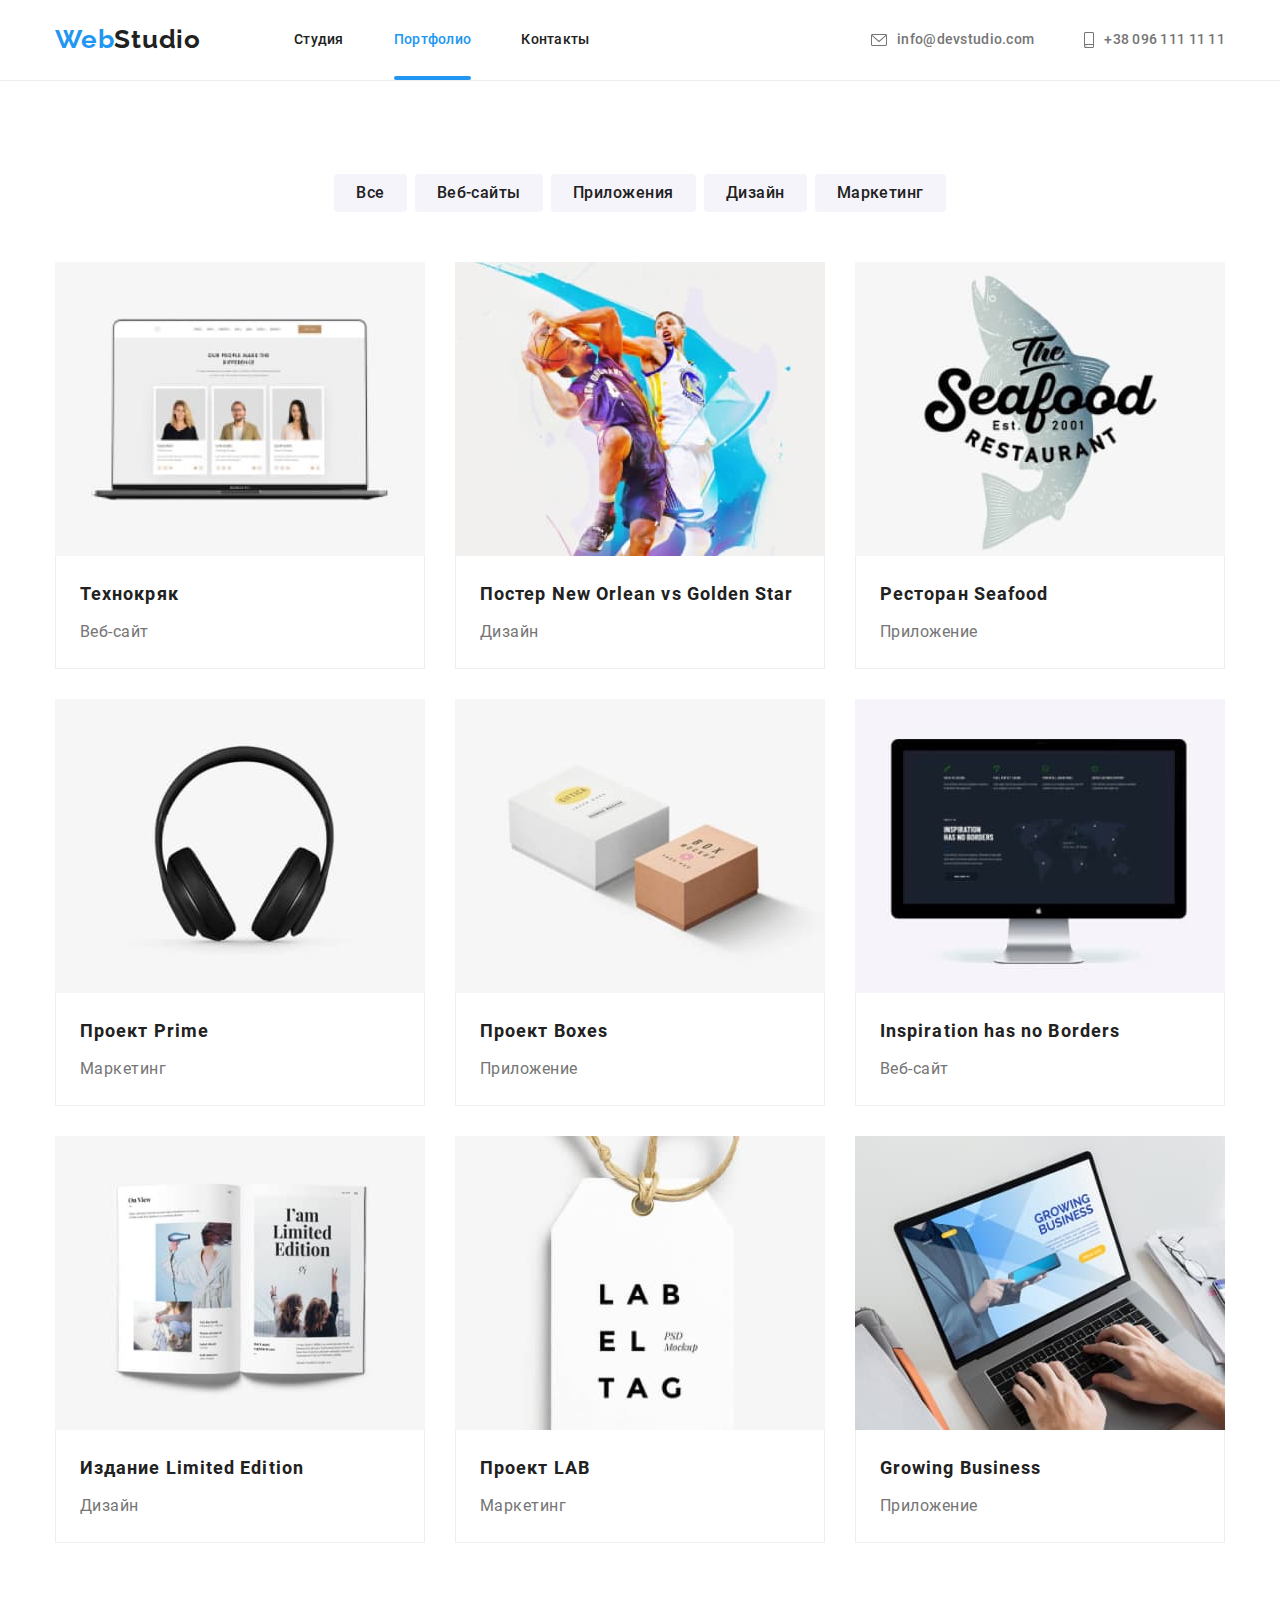
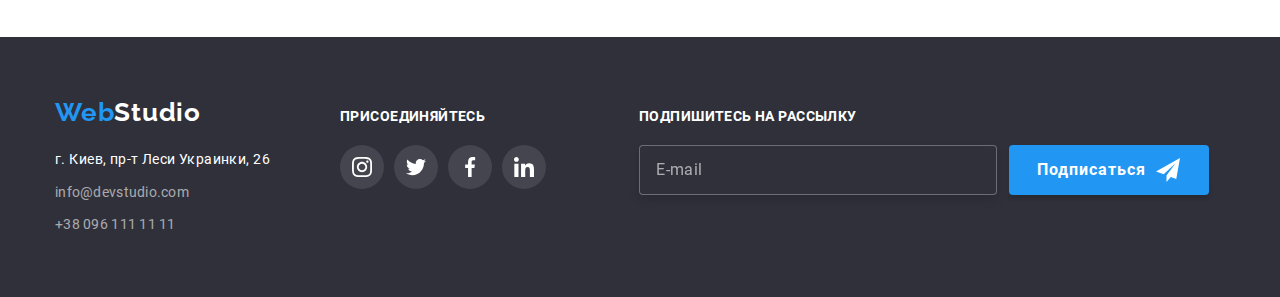
==== commit 1d3b9672: "sass" ====
--- a/portfolio.html
+++ b/portfolio.html
@@ -5,12 +5,11 @@
     <meta name="viewport" content="width=device-width, initial-scale=1.0" />
     <title>WebStudio</title>
 
-    <link
+    <!--     <link
       href="https://fonts.googleapis.com/css2?family=Raleway:wght@700&family=Roboto:wght@400;500;700;900&display=swap"
       rel="stylesheet"
-    />
-    <link rel="stylesheet" href="./css/normalize.css" />
-    <link rel="stylesheet" href="./css/styles.css" />
+    /> -->
+    <link rel="stylesheet" href="./css/main.min.css" />
   </head>
   <body class="page">
     <header class="header">
--- a/css/main.min.css
+++ b/css/main.min.css
@@ -0,0 +1,2 @@
+/*! normalize.css v8.0.1 | MIT License | github.com/necolas/normalize.css */html{line-height:1.15;-webkit-text-size-adjust:100%}body{margin:0}main{display:block}h1{font-size:2em;margin:0.67em 0}hr{-webkit-box-sizing:content-box;box-sizing:content-box;height:0;overflow:visible}pre{font-family:monospace, monospace;font-size:1em}a{background-color:transparent}abbr[title]{border-bottom:none;text-decoration:underline;-webkit-text-decoration:underline dotted;text-decoration:underline dotted}b,strong{font-weight:bolder}code,kbd,samp{font-family:monospace, monospace;font-size:1em}small{font-size:80%}sub,sup{font-size:75%;line-height:0;position:relative;vertical-align:baseline}sub{bottom:-0.25em}sup{top:-0.5em}img{border-style:none}button,input,optgroup,select,textarea{font-family:inherit;font-size:100%;line-height:1.15;margin:0}button,input{overflow:visible}button,select{text-transform:none}button,[type="button"],[type="reset"],[type="submit"]{-webkit-appearance:button}button::-moz-focus-inner,[type="button"]::-moz-focus-inner,[type="reset"]::-moz-focus-inner,[type="submit"]::-moz-focus-inner{border-style:none;padding:0}button:-moz-focusring,[type="button"]:-moz-focusring,[type="reset"]:-moz-focusring,[type="submit"]:-moz-focusring{outline:1px dotted ButtonText}fieldset{padding:0.35em 0.75em 0.625em}legend{-webkit-box-sizing:border-box;box-sizing:border-box;color:inherit;display:table;max-width:100%;padding:0;white-space:normal}progress{vertical-align:baseline}textarea{overflow:auto}[type="checkbox"],[type="radio"]{-webkit-box-sizing:border-box;box-sizing:border-box;padding:0}[type="number"]::-webkit-inner-spin-button,[type="number"]::-webkit-outer-spin-button{height:auto}[type="search"]{-webkit-appearance:textfield;outline-offset:-2px}[type="search"]::-webkit-search-decoration{-webkit-appearance:none}::-webkit-file-upload-button{-webkit-appearance:button;font:inherit}details{display:block}summary{display:list-item}template{display:none}[hidden]{display:none}@font-face{font-family:Roboto;src:url("../fonts/Roboto-Regular.ttf");font-weight:400;font-style:normal}@font-face{font-family:Roboto;src:url("../fonts/Roboto-Medium.ttf");font-weight:500;font-style:normal}@font-face{font-family:Roboto;src:url("../fonts/Roboto-Bold.ttf");font-weight:700;font-style:normal}@font-face{font-family:Roboto;src:url("../fonts/Roboto-Black.ttf");font-weight:900;font-style:normal}@font-face{font-family:Raleway;src:url("../fonts/Raleway-Bold.ttf");font-weight:700;font-style:normal}*,::after,::before{-webkit-box-sizing:border-box;box-sizing:border-box}h1,h2,h3,h4,h5,h6,p{margin-top:0;margin-bottom:0}main{position:relative}img{display:block;max-width:100%;height:auto}.list{margin:0;padding:0;list-style:none}.page{color:#757575;background-color:#fff;padding-top:80px;font-family:Roboto, sans-serif;letter-spacing:0.03em}.link{color:#212121;font-size:14px;line-height:1.14;font-weight:500;letter-spacing:.02em;text-decoration:none}.link:hover,.link:focus{color:#2196f3}.container{margin-left:auto;margin-right:auto;width:1200px;padding-left:15px;padding-right:15px}.list__center{display:-webkit-box;display:-ms-flexbox;display:flex;-webkit-box-pack:center;-ms-flex-pack:center;justify-content:center;-webkit-box-align:stretch;-ms-flex-align:stretch;align-items:stretch}.logo{color:#212121;font-family:Raleway;font-size:26px;line-height:1.2;font-weight:700;letter-spacing:.03em;text-decoration:none}.logo--accent{color:#2196f3}.footer__logo{display:inline-block;margin-bottom:20px;color:#fff}.button{display:inline-block;border-radius:4px;background-color:#2196f3;color:#fff;font-family:inherit;font-size:16px;line-height:1.9;font-weight:700;letter-spacing:.06em;text-decoration:none;text-align:center}.hero__button{display:-webkit-box;display:-ms-flexbox;display:flex;-webkit-box-pack:start;-ms-flex-pack:start;justify-content:flex-start;-webkit-box-align:center;-ms-flex-align:center;align-items:center;min-width:200px;min-height:50px;padding:10px 32px;border:0;-webkit-box-shadow:0px 4px 4px rgba(0,0,0,0.15);box-shadow:0px 4px 4px rgba(0,0,0,0.15)}.hero__button:hover{background:#188ce8;cursor:pointer}.portfolio__button{padding:6px 22px;border-radius:4px;border:0;background-color:#f5f4fa;color:#212121;font-size:16px;line-height:1.6;font-weight:500;letter-spacing:.03em}.portfolio__button:hover,.portfolio__button:focus{background-color:#2196f3;color:#fff;cursor:pointer}.subscribe__button{display:-webkit-box;display:-ms-flexbox;display:flex;-webkit-box-pack:start;-ms-flex-pack:start;justify-content:flex-start;-webkit-box-align:center;-ms-flex-align:center;align-items:center;min-width:200px;min-height:50px;padding:10px 28px;border:0;text-align:left;-webkit-box-shadow:0px 4px 4px rgba(0,0,0,0.15);box-shadow:0px 4px 4px rgba(0,0,0,0.15)}.subscribe__button:hover,.subscribe__button:focus{background:#188ce8;cursor:pointer}.subscribe__button--icon-svg{margin-left:10px;width:24px;height:24px;fill:#fff;background-size:contain;background-repeat:no-repeat;background-position:center}.button__close{position:absolute;display:-webkit-box;display:-ms-flexbox;display:flex;-webkit-box-pack:center;-ms-flex-pack:center;justify-content:center;-webkit-box-align:center;-ms-flex-align:center;align-items:center;right:8px;top:8px;color:#000000;background-color:#fff;border-radius:50%;width:30px;height:30px;border:1px solid rgba(0,0,0,0.1);cursor:pointer}.button__close:hover .modal__button-icon-close,.button__close:focus .modal__button-icon-close{fill:#2196f3;-webkit-transform:rotate(180deg);transform:rotate(180deg);-webkit-transition:fill 250ms cubic-bezier(0.4, 0, 0.2, 1),-webkit-transform 250ms cubic-bezier(0.4, 0, 0.2, 1);transition:fill 250ms cubic-bezier(0.4, 0, 0.2, 1),-webkit-transform 250ms cubic-bezier(0.4, 0, 0.2, 1);transition:fill 250ms cubic-bezier(0.4, 0, 0.2, 1),transform 250ms cubic-bezier(0.4, 0, 0.2, 1);transition:fill 250ms cubic-bezier(0.4, 0, 0.2, 1),transform 250ms cubic-bezier(0.4, 0, 0.2, 1),-webkit-transform 250ms cubic-bezier(0.4, 0, 0.2, 1)}.modal__button-icon-close{width:11px;height:11px;fill:currentColor;-webkit-transform:rotate(-180deg);transform:rotate(-180deg);-webkit-transition:fill 250ms cubic-bezier(0.4, 0, 0.2, 1),-webkit-transform 250ms cubic-bezier(0.4, 0, 0.2, 1);transition:fill 250ms cubic-bezier(0.4, 0, 0.2, 1),-webkit-transform 250ms cubic-bezier(0.4, 0, 0.2, 1);transition:fill 250ms cubic-bezier(0.4, 0, 0.2, 1),transform 250ms cubic-bezier(0.4, 0, 0.2, 1);transition:fill 250ms cubic-bezier(0.4, 0, 0.2, 1),transform 250ms cubic-bezier(0.4, 0, 0.2, 1),-webkit-transform 250ms cubic-bezier(0.4, 0, 0.2, 1)}.modal__button{display:block;margin-left:auto;margin-right:auto;min-width:200px;min-height:50px;padding:10px 32px;border:0;-webkit-box-shadow:0px 4px 4px rgba(0,0,0,0.15);box-shadow:0px 4px 4px rgba(0,0,0,0.15);background-color:#2196f3;-webkit-transition:background-color 250ms cubic-bezier(0.4, 0, 0.2, 1);transition:background-color 250ms cubic-bezier(0.4, 0, 0.2, 1)}.modal__button:hover,.modal__button:focus{background:#188ce8;cursor:pointer}.navigation{display:-webkit-box;display:-ms-flexbox;display:flex;-webkit-box-pack:start;-ms-flex-pack:start;justify-content:flex-start;-webkit-box-align:center;-ms-flex-align:center;align-items:center}.navigation__list{margin-left:93px}.navigation__link{display:block;padding-top:32px;padding-bottom:32px}.navigation__mail{color:#757575;display:-webkit-inline-box;display:-ms-inline-flexbox;display:inline-flex;-webkit-box-pack:start;-ms-flex-pack:start;justify-content:flex-start;-webkit-box-align:center;-ms-flex-align:center;align-items:center}.navigation__mail--envelope{fill:currentColor;width:16px;height:12px;margin-right:10px;background-size:contain;background-repeat:no-repeat;background-position:center}.navigation__phone{color:#757575;display:-webkit-inline-box;display:-ms-inline-flexbox;display:inline-flex;-webkit-box-pack:start;-ms-flex-pack:start;justify-content:flex-start;-webkit-box-align:center;-ms-flex-align:center;align-items:center}.navigation__phone--smartphone{fill:currentColor;width:10px;height:16px;margin-right:10px;background-size:contain;background-repeat:no-repeat;background-position:center}.link--current{position:relative;color:#2196f3}.link--current::after{position:absolute;content:"";width:100%;height:4px;bottom:0px;left:0px;background:#2196f3;border-radius:2px}.navigation__item{margin-right:50px}.navigation__item:last-child{margin-right:0}.social__list{display:-webkit-box;display:-ms-flexbox;display:flex;-webkit-box-pack:center;-ms-flex-pack:center;justify-content:center;-webkit-box-align:stretch;-ms-flex-align:stretch;align-items:stretch;height:44px}.social__icon{display:-webkit-box;display:-ms-flexbox;display:flex;-webkit-box-pack:center;-ms-flex-pack:center;justify-content:center;-webkit-box-align:center;-ms-flex-align:center;align-items:center;width:44px;height:44px;color:#afb1b8;background-color:#fff;border-radius:50%}.social__icon:hover,.social__icon:focus{background-color:#2196f3;color:#fff}.social__icon-svg{width:20px;height:20px;fill:currentColor}.social__item{margin-right:10px}.social__item:last-child{margin-right:0}.footer__social__icon{display:-webkit-box;display:-ms-flexbox;display:flex;-webkit-box-pack:center;-ms-flex-pack:center;justify-content:center;-webkit-box-align:center;-ms-flex-align:center;align-items:center;width:44px;height:44px;background-color:rgba(255,255,255,0.1);border-radius:50%}.footer__social__icon:hover,.footer__social__icon:focus{background-color:#2196f3}.footer__social__icon-svg{width:20px;height:20px;fill:#fff}.backdrop{position:fixed;top:0;left:0;width:100%;height:100%;background-color:rgba(0,0,0,0.2);z-index:2}.backdrop.is-hidden{opacity:0;pointer-events:none}.modal{position:absolute;display:-webkit-box;display:-ms-flexbox;display:flex;-webkit-box-orient:vertical;-webkit-box-direction:normal;-ms-flex-direction:column;flex-direction:column;top:50%;left:50%;-webkit-transform:translate(-50%, -50%);transform:translate(-50%, -50%);min-width:528px;min-height:581px;background-color:#fff;padding:40px;-webkit-box-shadow:0px 1px 3px rgba(0,0,0,0.12),0px 1px 1px rgba(0,0,0,0.14),0px 2px 1px rgba(0,0,0,0.2);box-shadow:0px 1px 3px rgba(0,0,0,0.12),0px 1px 1px rgba(0,0,0,0.14),0px 2px 1px rgba(0,0,0,0.2);border-radius:4px}.modal__title{margin-bottom:12px;font-size:20px;line-height:1.15;font-weight:700;letter-spacing:.03em;text-align:center;color:#212121}.form__field{position:relative;display:-webkit-box;display:-ms-flexbox;display:flex;-webkit-box-orient:vertical;-webkit-box-direction:normal;-ms-flex-direction:column;flex-direction:column;margin-bottom:10px}.form__label{margin-bottom:4px;font-size:12px;line-height:1.17;font-weight:400;letter-spacing:.01em}.form__input{margin:0;padding:11px 12px;padding-left:42px;border:1px solid rgba(33,33,33,0.2);border-radius:4px;outline-color:transparent;-webkit-transition:outline-color 250ms cubic-bezier(0.4, 0, 0.2, 1);transition:outline-color 250ms cubic-bezier(0.4, 0, 0.2, 1)}.form__input:focus{outline-color:#2196f3}.form__input:focus ~ .form__field-icon{fill:#2196f3}.form__textarea{height:120px;margin:0;padding:12px 16px;border:1px solid rgba(33,33,33,0.2);border-radius:4px;resize:none;outline-color:transparent;-webkit-transition:outline-color 250ms cubic-bezier(0.4, 0, 0.2, 1);transition:outline-color 250ms cubic-bezier(0.4, 0, 0.2, 1)}.form__textarea::-webkit-input-placeholder{font-size:12px;line-height:1.17;font-weight:400;letter-spacing:.01em;color:rgba(117,117,117,0.5)}.form__textarea:-ms-input-placeholder{font-size:12px;line-height:1.17;font-weight:400;letter-spacing:.01em;color:rgba(117,117,117,0.5)}.form__textarea::-ms-input-placeholder{font-size:12px;line-height:1.17;font-weight:400;letter-spacing:.01em;color:rgba(117,117,117,0.5)}.form__textarea::placeholder{font-size:12px;line-height:1.17;font-weight:400;letter-spacing:.01em;color:rgba(117,117,117,0.5)}.form__textarea:focus{outline-color:#2196f3}.form__field-icon{position:absolute;bottom:11px;left:12px;width:18px;height:18px;fill:#212121;-webkit-transition:fill 250ms cubic-bezier(0.4, 0, 0.2, 1);transition:fill 250ms cubic-bezier(0.4, 0, 0.2, 1)}.foem{margin-bottom:30px}.form__comment{margin-bottom:20px}.foem__label{display:-webkit-box;display:-ms-flexbox;display:flex;-webkit-box-pack:start;-ms-flex-pack:start;justify-content:flex-start;-webkit-box-align:center;-ms-flex-align:center;align-items:center;font-size:14px;line-height:1.71;font-weight:400;letter-spacing:.03em}.foem__link{color:#2196f3}.checkbox{position:absolute;width:1px;height:1px;margin:-1px;border:0;padding:0;clip:rect(0 0 0 0);overflow:hidden}.checkbox:hover+.checkbox__icon-check{border-color:#2196f3}.checkbox:checked+.checkbox__icon-check{width:16px;height:15px;background-image:url("../img/check.svg");border-color:#2196f3;background-color:#2196f3;background-origin:border-box;background-repeat:no-repeat;background-size:contain;background-position:center}.checkbox__icon-check{display:inline-block;width:16px;height:15px;margin-right:7px;border:2px solid #212121;border-radius:3px;-webkit-transition:border-color 250ms cubic-bezier(0.4, 0, 0.2, 1);transition:border-color 250ms cubic-bezier(0.4, 0, 0.2, 1)}.section{padding-top:94px;padding-bottom:94px;color:#757575;font-size:14px;line-height:1.7;font-weight:400;letter-spacing:.03em}.section__title{margin-top:0;margin-bottom:50px;color:#212121;font-size:36px;line-height:1.7;font-weight:700;letter-spacing:.03em;text-align:center}.section__title--no-title{margin-bottom:0;font-size:0}.header{position:fixed;width:100%;min-height:80px;top:0;left:0;z-index:1;background-color:#fff;border-bottom:1px solid #ececec}.container__header{display:-webkit-box;display:-ms-flexbox;display:flex;-webkit-box-pack:justify;-ms-flex-pack:justify;justify-content:space-between;-webkit-box-align:stretch;-ms-flex-align:stretch;align-items:stretch}.hero{display:-webkit-box;display:-ms-flexbox;display:flex;-webkit-box-pack:center;-ms-flex-pack:center;justify-content:center;-webkit-box-align:center;-ms-flex-align:center;align-items:center;-webkit-box-orient:vertical;-webkit-box-direction:normal;-ms-flex-direction:column;flex-direction:column;max-width:1600px;height:600px;margin-left:auto;margin-right:auto;text-align:center;background-color:#c4c4c4;background-image:-webkit-gradient(linear, left top, left bottom, from(rgba(47,48,58,0.4)), to(rgba(47,48,58,0.4))),url(../img/hero-background.jpg);background-image:linear-gradient(rgba(47,48,58,0.4) 0%, rgba(47,48,58,0.4) 100%),url(../img/hero-background.jpg);background-repeat:no-repeat;background-position:center;background-size:cover}.hero__title{margin-top:0;margin-bottom:30px;margin-left:auto;margin-right:auto;width:696px;color:#fff;font-size:44px;line-height:1.36;font-weight:900;letter-spacing:.06em;text-transform:uppercase}.team__section{background-color:#f5f4fa}.team__item{width:calc((100% - 60px) / 3);border-radius:4px;-webkit-box-shadow:0px 1px 3px rgba(0,0,0,0.12),0px 1px 1px rgba(0,0,0,0.14),0px 2px 1px rgba(0,0,0,0.2);box-shadow:0px 1px 3px rgba(0,0,0,0.12),0px 1px 1px rgba(0,0,0,0.14),0px 2px 1px rgba(0,0,0,0.2);margin-right:30px;background-color:#fff}.team__item:last-child{margin-right:0}.team__content{padding-top:30px;padding-bottom:30px;padding-left:30px;padding-right:30px}.team__title{margin-bottom:10px;color:#212121;font-size:16px;line-height:1.19;font-weight:500;letter-spacing:.03em;text-align:center}.team__img{display:block;width:100%}.team__text{margin-bottom:16px;font-size:16px;line-height:1.19;font-weight:400;letter-spacing:.03em;text-align:center}.feature__section{padding-bottom:0}.feature__list{display:-webkit-box;display:-ms-flexbox;display:flex;-webkit-box-pack:center;-ms-flex-pack:center;justify-content:center;-webkit-box-align:stretch;-ms-flex-align:stretch;align-items:stretch}.feature__block-title{margin-bottom:10px;color:#212121;font-size:14px;line-height:1.14;font-weight:700;letter-spacing:.03em;text-transform:uppercase}.feature__item{margin-right:30px;width:calc((100% - 90px) / 4)}.feature__item:last-child{margin-right:0}.feature__icon-block{display:block;margin-bottom:30px;padding:25px 100px;background-color:#f5f4fa}.feature__icon{width:70px;height:70px}.feature__text{font-size:14px;line-height:1.7;font-weight:400;letter-spacing:.03em}.examples__item{width:calc((100% - 60px) / 3);margin-right:30px}.examples__item:last-child{margin-right:0}.examples__img{display:block;width:100%}.examples__title{position:relative}.examples__label{display:-webkit-box;display:-ms-flexbox;display:flex;-webkit-box-pack:center;-ms-flex-pack:center;justify-content:center;-webkit-box-align:center;-ms-flex-align:center;align-items:center;position:absolute;width:100%;height:70px;bottom:0;right:0;background-color:rgba(47,48,58,0.8)}.examples__text{color:#fff;font-size:14px;line-height:1.14;font-weight:700;letter-spacing:.03em;text-transform:uppercase}.clients__item{width:calc((100% - 5 * 30px) / 6);margin-right:30px}.clients__item:last-child{margin-right:0}.clients__link{min-width:170px;width:100%;height:90px;display:-webkit-box;display:-ms-flexbox;display:flex;-webkit-box-pack:center;-ms-flex-pack:center;justify-content:center;-webkit-box-align:center;-ms-flex-align:center;align-items:center;border:1px solid;border-color:#afb1b8;color:#afb1b8;-webkit-box-sizing:border-box;box-sizing:border-box;border-radius:4px}.clients__link:hover{border-color:#2196f3;color:#2196f3}.clients__icon{fill:currentColor}.portfolio__section{padding-top:94px;padding-bottom:94px}.portfolio__nav-list{display:-webkit-box;display:-ms-flexbox;display:flex;-webkit-box-pack:center;-ms-flex-pack:center;justify-content:center;-webkit-box-align:stretch;-ms-flex-align:stretch;align-items:stretch;margin-bottom:50px}.portfolio__but-item{margin-right:8px}.portfolio__but-item:last-child{margin-right:0}.portfolio__list{display:-webkit-box;display:-ms-flexbox;display:flex;-ms-flex-wrap:wrap;flex-wrap:wrap}.portfolio__item{width:calc((100% - 60px) / 3);margin-right:30px;margin-bottom:30px}.portfolio__item:nth-child(3n){margin-right:0;margin-bottom:30px}.portfolio__item:nth-last-child(-n+3){margin-bottom:0}.portfolio__item:hover{-webkit-box-shadow:0px 1px 1px rgba(0,0,0,0.12),0px 4px 4px rgba(0,0,0,0.06),1px 4px 6px rgba(0,0,0,0.16);box-shadow:0px 1px 1px rgba(0,0,0,0.12),0px 4px 4px rgba(0,0,0,0.06),1px 4px 6px rgba(0,0,0,0.16)}.portfolio__text--hidden{position:relative;overflow:hidden}.portfolio__link{width:370px;text-decoration:none}.portfolio__link:hover .portfolio__text-block,.portfolio__link:focus .portfolio__text-block{opacity:1;-webkit-transform:translateY(0%);transform:translateY(0%)}.portfolio__text-block{position:absolute;top:0;left:0;padding:63px 24px;width:100%;height:100%;bottom:0;right:0;opacity:0;background-color:rgba(33,150,243,0.9);-webkit-transition:250ms cubic-bezier(0.4, 0, 0.2, 1);transition:250ms cubic-bezier(0.4, 0, 0.2, 1);-webkit-transform:translateY(100%);transform:translateY(100%)}.portfolio__text{color:#fff;font-size:18px;line-height:1.56;font-weight:400;letter-spacing:.03em}.card__title{padding-bottom:4px;color:#212121;font-size:18px;line-height:2;font-weight:700;letter-spacing:.06em}.card__text{font-size:16px;line-height:2;font-weight:400;letter-spacing:.03em;color:#757575;text-decoration:none}.card__text-block{border-left:1px;border-right:1px;border-bottom:1px;border-left-style:solid;border-right-style:solid;border-bottom-style:solid;border-color:#eeeeee;padding-left:24px;padding-right:24px;padding-top:20px;padding-bottom:20px}.footer-block{padding-top:60px;padding-bottom:60px;background-color:#2f303a}.address{color:#fff;font-size:14px;line-height:1.7;font-weight:400;letter-spacing:.03em;font-style:normal}.address__text{display:inline-block;margin-bottom:9px}.footer__contact-list{margin-bottom:9px}.footer__contact-list:last-child{margin-bottom:0}.footer__link{display:inline-block;color:rgba(255,255,255,0.6);font-weight:400}.footer__container{display:-webkit-box;display:-ms-flexbox;display:flex;-webkit-box-pack:start;-ms-flex-pack:start;justify-content:flex-start;-webkit-box-align:baseline;-ms-flex-align:baseline;align-items:baseline}.footer__contacts{margin-right:70px}.join{margin-right:93px}.join__text{font-size:14px;line-height:1.14;font-weight:700;letter-spacing:.03em;text-transform:uppercase;color:#fff;margin-bottom:20px}.subscribe__form{display:-webkit-box;display:-ms-flexbox;display:flex;-webkit-box-orient:horizontal;-webkit-box-direction:normal;-ms-flex-direction:row;flex-direction:row}.subscribe__input{width:358px;margin:0;margin-right:12px;padding:15px 16px;border:1px solid rgba(255,255,255,0.3);-webkit-filter:drop-shadow(0px 4px 4px rgba(0,0,0,0.15));filter:drop-shadow(0px 4px 4px rgba(0,0,0,0.15));color:rgba(255,255,255,0.6);background-color:#2f303a;border-radius:4px}.subscribe__input::-webkit-input-placeholder{font-size:16px;line-height:1.25;font-weight:400;letter-spacing:.03em;color:rgba(255,255,255,0.6)}.subscribe__input:-ms-input-placeholder{font-size:16px;line-height:1.25;font-weight:400;letter-spacing:.03em;color:rgba(255,255,255,0.6)}.subscribe__input::-ms-input-placeholder{font-size:16px;line-height:1.25;font-weight:400;letter-spacing:.03em;color:rgba(255,255,255,0.6)}.subscribe__input::placeholder{font-size:16px;line-height:1.25;font-weight:400;letter-spacing:.03em;color:rgba(255,255,255,0.6)}
+/*# sourceMappingURL=main.min.css.map */